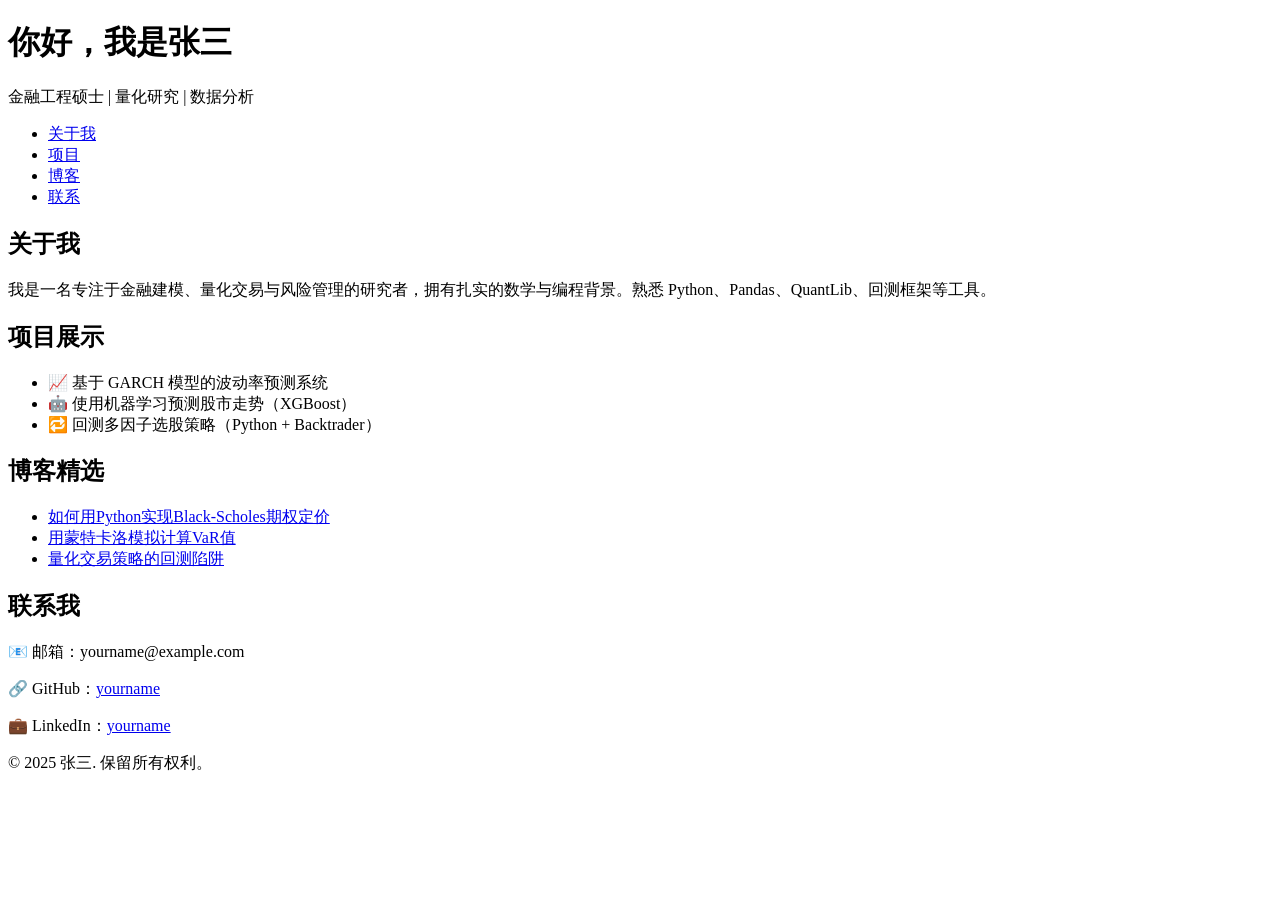
==== index.html @ 640b943b "Create index.html" ====
<!DOCTYPE html>
<html lang="zh-CN">
<head>
  <meta charset="UTF-8" />
  <meta name="viewport" content="width=device-width, initial-scale=1.0"/>
  <meta name="description" content="个人金融工程网站，展示项目、研究与博客"/>
  <title>我的金融工程主页</title>
  <link rel="stylesheet" href="style.css" />
</head>
<body>
  <header>
    <div class="container">
      <h1>你好，我是张三</h1>
      <p>金融工程硕士 | 量化研究 | 数据分析</p>
      <nav>
        <ul>
          <li><a href="#about">关于我</a></li>
          <li><a href="#projects">项目</a></li>
          <li><a href="#blog">博客</a></li>
          <li><a href="#contact">联系</a></li>
        </ul>
      </nav>
    </div>
  </header>

  <section id="about" class="section">
    <div class="container">
      <h2>关于我</h2>
      <p>我是一名专注于金融建模、量化交易与风险管理的研究者，拥有扎实的数学与编程背景。熟悉 Python、Pandas、QuantLib、回测框架等工具。</p>
    </div>
  </section>

  <section id="projects" class="section">
    <div class="container">
      <h2>项目展示</h2>
      <ul>
        <li>📈 基于 GARCH 模型的波动率预测系统</li>
        <li>🤖 使用机器学习预测股市走势（XGBoost）</li>
        <li>🔁 回测多因子选股策略（Python + Backtrader）</li>
      </ul>
    </div>
  </section>

  <section id="blog" class="section">
    <div class="container">
      <h2>博客精选</h2>
      <ul>
        <li><a href="#">如何用Python实现Black-Scholes期权定价</a></li>
        <li><a href="#">用蒙特卡洛模拟计算VaR值</a></li>
        <li><a href="#">量化交易策略的回测陷阱</a></li>
      </ul>
    </div>
  </section>

  <section id="contact" class="section">
    <div class="container">
      <h2>联系我</h2>
      <p>📧 邮箱：yourname@example.com</p>
      <p>🔗 GitHub：<a href="https://github.com/yourname" target="_blank">yourname</a></p>
      <p>💼 LinkedIn：<a href="https://linkedin.com/in/yourname" target="_blank">yourname</a></p>
    </div>
  </section>

  <footer>
    <div class="container">
      <p>&copy; 2025 张三. 保留所有权利。</p>
    </div>
  </footer>
</body>
</html>
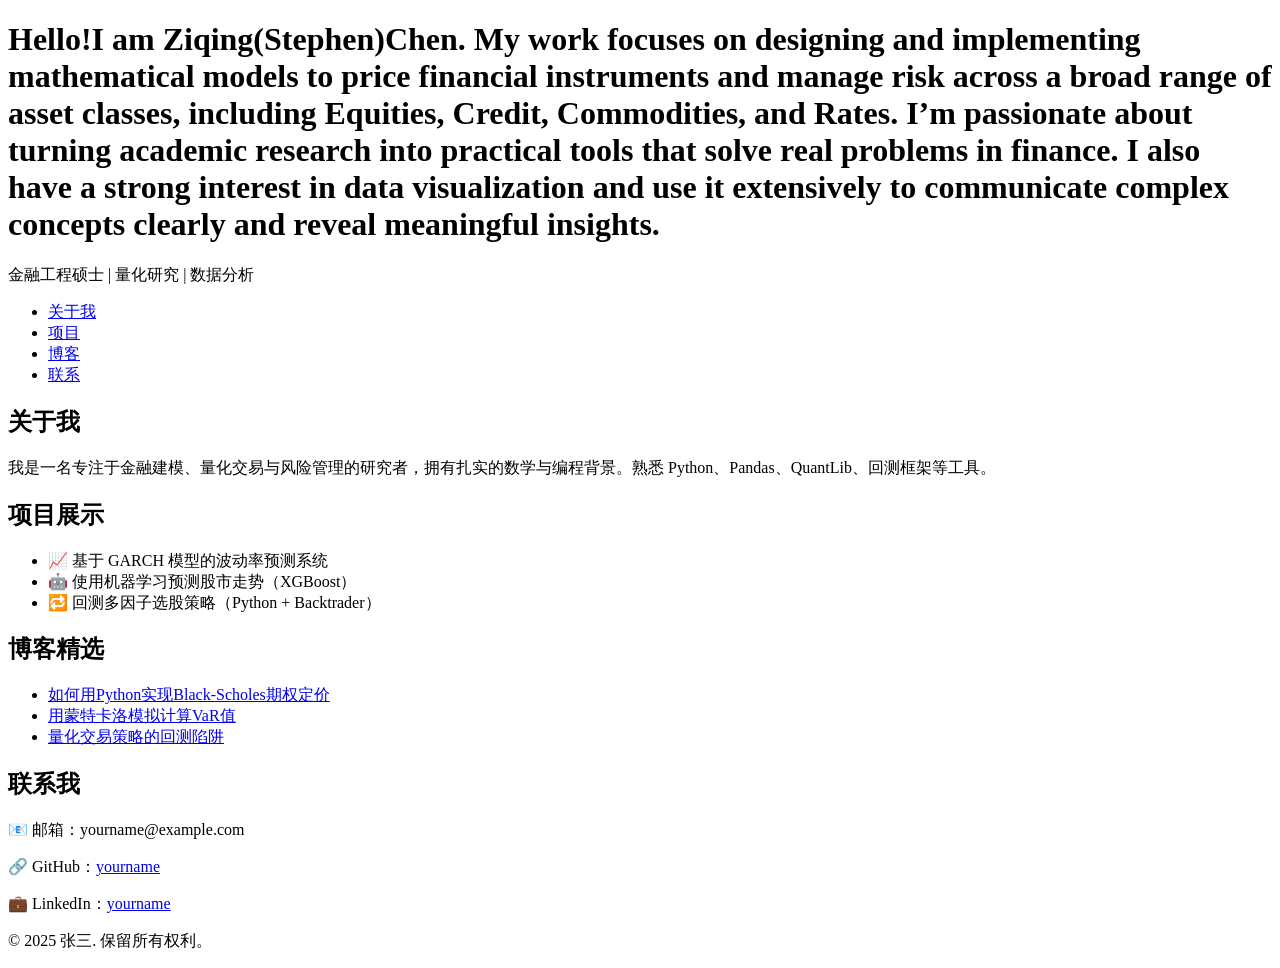
==== commit 70650ae8: "Update index.html" ====
--- a/index.html
+++ b/index.html
@@ -10,7 +10,9 @@
 <body>
   <header>
     <div class="container">
-      <h1>你好，我是张三</h1>
+      <h1>Hello!I am Ziqing(Stephen)Chen.
+        My work focuses on designing and implementing mathematical models to price financial instruments and manage risk across a broad range of asset classes, including Equities, Credit, Commodities, and Rates.
+        I’m passionate about turning academic research into practical tools that solve real problems in finance. I also have a strong interest in data visualization and use it extensively to communicate complex concepts clearly and reveal meaningful insights.</h1>
       <p>金融工程硕士 | 量化研究 | 数据分析</p>
       <nav>
         <ul>
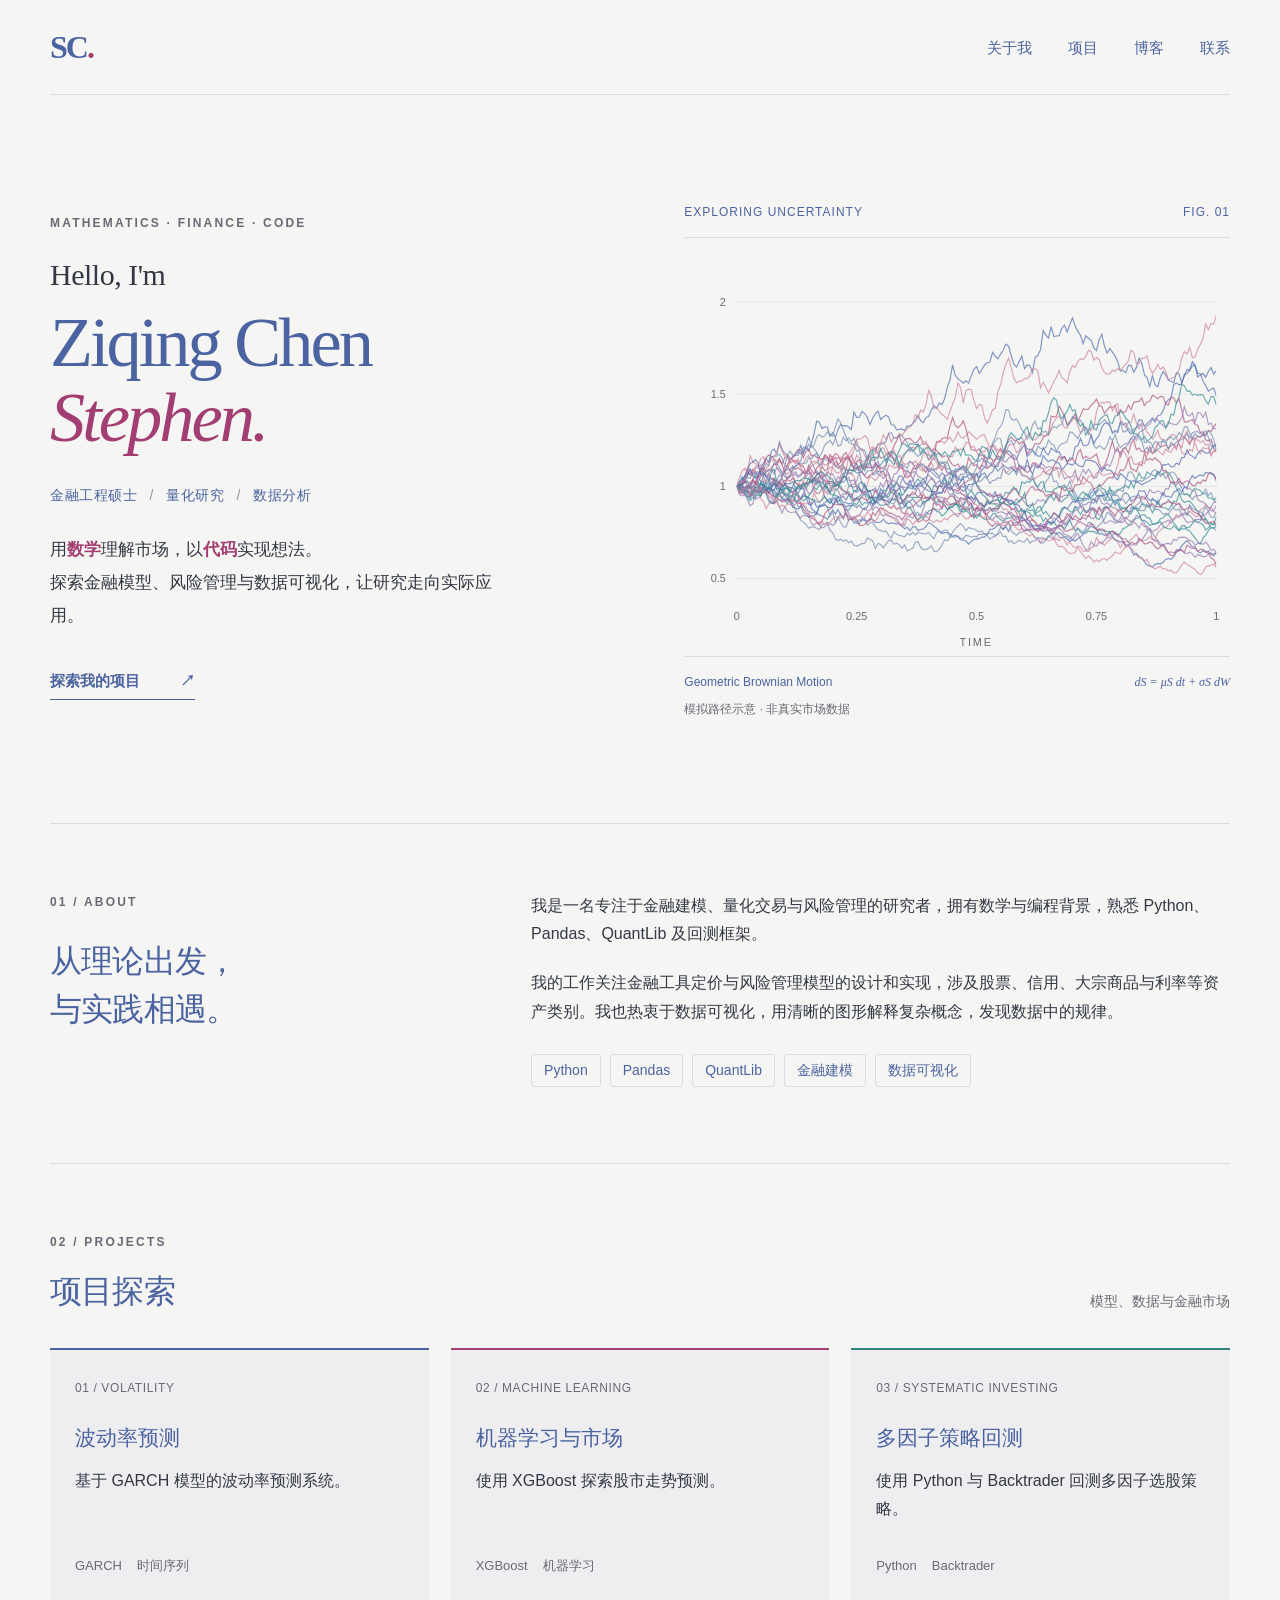
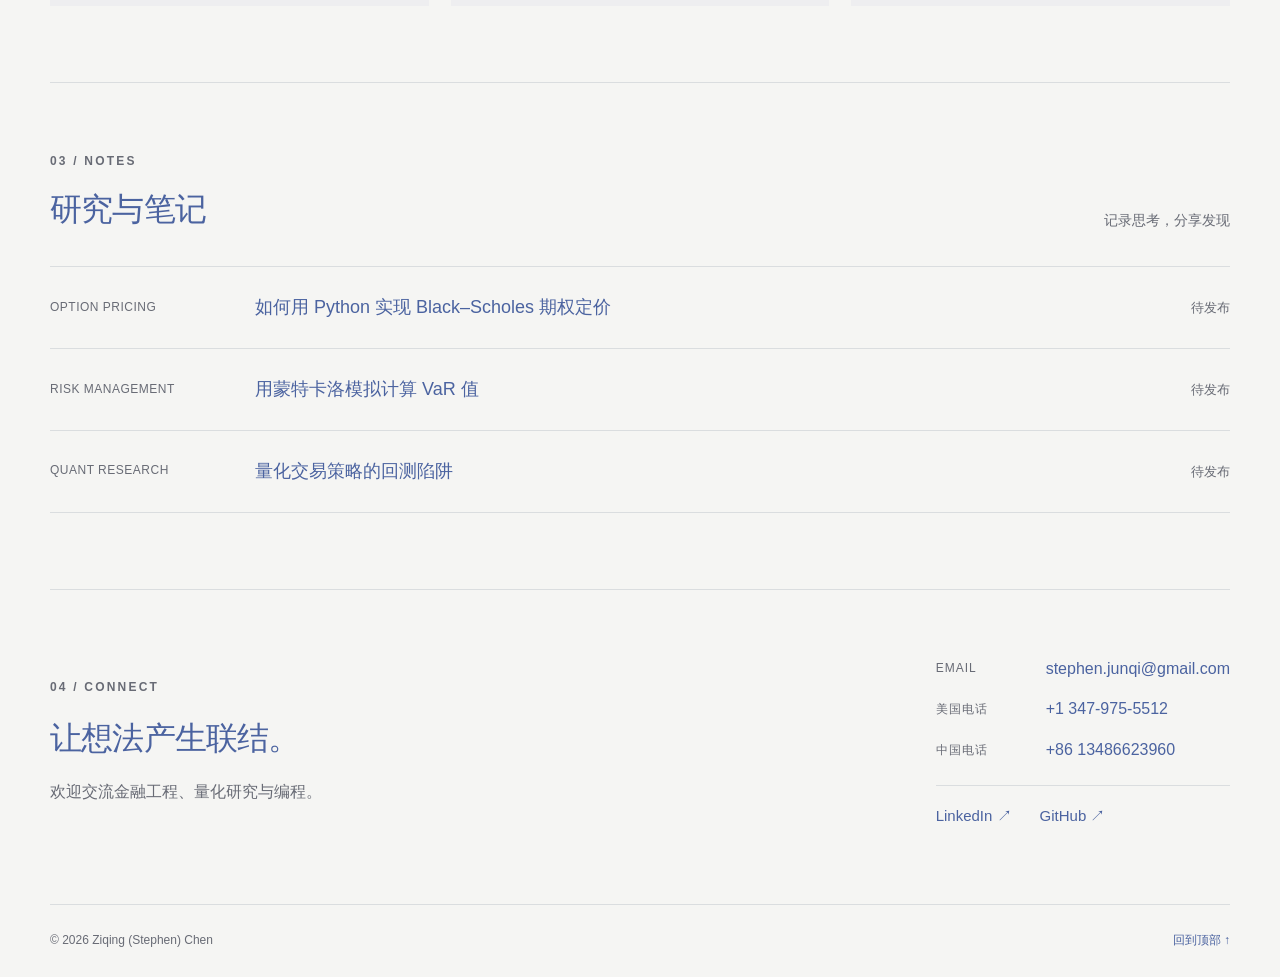
==== commit 686200f3: "Redesign personal website and add phone, email, and LinkedIn contacts" ====
--- a/index.html
+++ b/index.html
@@ -1,72 +1,13 @@
-<!DOCTYPE html>
-<html lang="zh-CN">
-<head>
-  <meta charset="UTF-8" />
-  <meta name="viewport" content="width=device-width, initial-scale=1.0"/>
-  <meta name="description" content="个人金融工程网站，展示项目、研究与博客"/>
-  <title>我的金融工程主页</title>
-  <link rel="stylesheet" href="style.css" />
-</head>
-<body>
-  <header>
-    <div class="container">
-      <h1>Hello!I am Ziqing(Stephen)Chen.
-        My work focuses on designing and implementing mathematical models to price financial instruments and manage risk across a broad range of asset classes, including Equities, Credit, Commodities, and Rates.
-        I’m passionate about turning academic research into practical tools that solve real problems in finance. I also have a strong interest in data visualization and use it extensively to communicate complex concepts clearly and reveal meaningful insights.</h1>
-      <p>金融工程硕士 | 量化研究 | 数据分析</p>
-      <nav>
-        <ul>
-          <li><a href="#about">关于我</a></li>
-          <li><a href="#projects">项目</a></li>
-          <li><a href="#blog">博客</a></li>
-          <li><a href="#contact">联系</a></li>
-        </ul>
-      </nav>
-    </div>
-  </header>
-
-  <section id="about" class="section">
-    <div class="container">
-      <h2>关于我</h2>
-      <p>我是一名专注于金融建模、量化交易与风险管理的研究者，拥有扎实的数学与编程背景。熟悉 Python、Pandas、QuantLib、回测框架等工具。</p>
-    </div>
-  </section>
-
-  <section id="projects" class="section">
-    <div class="container">
-      <h2>项目展示</h2>
-      <ul>
-        <li>📈 基于 GARCH 模型的波动率预测系统</li>
-        <li>🤖 使用机器学习预测股市走势（XGBoost）</li>
-        <li>🔁 回测多因子选股策略（Python + Backtrader）</li>
-      </ul>
-    </div>
-  </section>
-
-  <section id="blog" class="section">
-    <div class="container">
-      <h2>博客精选</h2>
-      <ul>
-        <li><a href="#">如何用Python实现Black-Scholes期权定价</a></li>
-        <li><a href="#">用蒙特卡洛模拟计算VaR值</a></li>
-        <li><a href="#">量化交易策略的回测陷阱</a></li>
-      </ul>
-    </div>
-  </section>
-
-  <section id="contact" class="section">
-    <div class="container">
-      <h2>联系我</h2>
-      <p>📧 邮箱：yourname@example.com</p>
-      <p>🔗 GitHub：<a href="https://github.com/yourname" target="_blank">yourname</a></p>
-      <p>💼 LinkedIn：<a href="https://linkedin.com/in/yourname" target="_blank">yourname</a></p>
-    </div>
-  </section>
-
-  <footer>
-    <div class="container">
-      <p>&copy; 2025 张三. 保留所有权利。</p>
-    </div>
-  </footer>
-</body>
-</html>
+<!doctype html>
+<html lang="zh-CN"><head><meta charset="utf-8"><meta name="viewport" content="width=device-width, initial-scale=1"><meta name="description" content="Ziqing (Stephen) Chen 的个人主页：金融工程、量化研究、金融建模与数据可视化。"><meta name="theme-color" content="#f5f5f3"><title>Ziqing (Stephen) Chen · 金融工程与量化研究</title><link rel="stylesheet" href="style.css"></head>
+<body id="top"><a class="skip-link" href="#main">跳转到正文</a>
+<header class="site-header wrap"><a class="brand" href="#top" aria-label="Stephen Chen 首页">SC<span>.</span></a><nav aria-label="主导航"><a href="#about">关于我</a><a href="#projects">项目</a><a href="#blog">博客</a><a href="#contact">联系</a></nav></header>
+<main id="main"><section class="hero wrap" aria-labelledby="intro-title"><div class="hero-copy"><p class="eyebrow">MATHEMATICS · FINANCE · CODE</p><h1 id="intro-title"><span class="greeting">Hello, I'm</span>Ziqing Chen<span class="preferred-name">Stephen.</span></h1><p class="role">金融工程硕士 <span>/</span> 量化研究 <span>/</span> 数据分析</p><p class="intro">用<span class="accent">数学</span>理解市场，以<span class="accent">代码</span>实现想法。<br>探索金融模型、风险管理与数据可视化，让研究走向实际应用。</p><a class="text-link" href="#projects">探索我的项目 <span aria-hidden="true">↗</span></a></div>
+<figure class="hero-figure"><div class="figure-heading"><span>EXPLORING UNCERTAINTY</span><span>FIG. 01</span></div><img src="assets/stochastic-paths.svg" width="600" height="460" alt="几何布朗运动模拟：同一起点出发的多条彩色路径，随时间呈现不同走势。"><figcaption><span>Geometric Brownian Motion</span><span class="formula">dS = μS dt + σS dW</span></figcaption><p class="figure-note">模拟路径示意 · 非真实市场数据</p></figure></section>
+<section id="about" class="section wrap about" aria-labelledby="about-title"><div><p class="eyebrow">01 / ABOUT</p><h2 id="about-title">从理论出发，<br>与实践相遇。</h2></div><div class="about-copy"><p>我是一名专注于金融建模、量化交易与风险管理的研究者，拥有数学与编程背景，熟悉 Python、Pandas、QuantLib 及回测框架。</p><p>我的工作关注金融工具定价与风险管理模型的设计和实现，涉及股票、信用、大宗商品与利率等资产类别。我也热衷于数据可视化，用清晰的图形解释复杂概念，发现数据中的规律。</p><div class="skills" aria-label="技术与研究方向"><span>Python</span><span>Pandas</span><span>QuantLib</span><span>金融建模</span><span>数据可视化</span></div></div></section>
+<section id="projects" class="section wrap" aria-labelledby="projects-title"><div class="section-heading"><div><p class="eyebrow">02 / PROJECTS</p><h2 id="projects-title">项目探索</h2></div><span class="section-note">模型、数据与金融市场</span></div><div class="project-grid">
+<article class="project"><span class="project-index">01 / VOLATILITY</span><h3>波动率预测</h3><p>基于 GARCH 模型的波动率预测系统。</p><div class="project-tags"><span>GARCH</span><span>时间序列</span></div></article>
+<article class="project"><span class="project-index">02 / MACHINE LEARNING</span><h3>机器学习与市场</h3><p>使用 XGBoost 探索股市走势预测。</p><div class="project-tags"><span>XGBoost</span><span>机器学习</span></div></article>
+<article class="project"><span class="project-index">03 / SYSTEMATIC INVESTING</span><h3>多因子策略回测</h3><p>使用 Python 与 Backtrader 回测多因子选股策略。</p><div class="project-tags"><span>Python</span><span>Backtrader</span></div></article></div></section>
+<section id="blog" class="section wrap" aria-labelledby="blog-title"><div class="section-heading"><div><p class="eyebrow">03 / NOTES</p><h2 id="blog-title">研究与笔记</h2></div><span class="section-note">记录思考，分享发现</span></div><ol class="notes"><li><span class="note-topic">OPTION PRICING</span><h3>如何用 Python 实现 Black–Scholes 期权定价</h3><span class="note-status">待发布</span></li><li><span class="note-topic">RISK MANAGEMENT</span><h3>用蒙特卡洛模拟计算 VaR 值</h3><span class="note-status">待发布</span></li><li><span class="note-topic">QUANT RESEARCH</span><h3>量化交易策略的回测陷阱</h3><span class="note-status">待发布</span></li></ol></section>
+<section id="contact" class="contact wrap" aria-labelledby="contact-title"><div><p class="eyebrow">04 / CONNECT</p><h2 id="contact-title">让想法产生联结。</h2><p>欢迎交流金融工程、量化研究与编程。</p></div><div class="contact-details"><dl><div><dt>EMAIL</dt><dd><a href="mailto:stephen.junqi@gmail.com">stephen.junqi@gmail.com</a></dd></div><div><dt>美国电话</dt><dd><a href="tel:+13479755512">+1 347-975-5512</a></dd></div><div><dt>中国电话</dt><dd><a href="tel:+8613486623960">+86 13486623960</a></dd></div></dl><div class="social-links"><a href="https://www.linkedin.com/in/stephen--chen" target="_blank" rel="noopener noreferrer">LinkedIn ↗</a><a href="https://github.com/Jise1chen" target="_blank" rel="noopener noreferrer">GitHub ↗</a></div></div></section></main><footer class="site-footer wrap"><span>© 2026 Ziqing (Stephen) Chen</span><a href="#top">回到顶部 ↑</a></footer></body></html>
--- a/style.css
+++ b/style.css
@@ -0,0 +1,6 @@
+:root{color-scheme:light;--bg:#f5f5f3;--ink:#333844;--blue:#4b63a0;--pink:#a23e71;--muted:#686b75;--line:#dadddf;--panel:#eeeef0}*{box-sizing:border-box}html{scroll-behavior:smooth;scroll-padding-top:30px}body{margin:0;background:var(--bg);color:var(--ink);font-family:-apple-system,BlinkMacSystemFont,"Segoe UI","PingFang SC","Microsoft YaHei",sans-serif;font-size:16px;line-height:1.8}a{color:var(--blue);text-decoration:none}a:hover{text-decoration:underline;text-underline-offset:6px}a:focus-visible{outline:2px solid var(--pink);outline-offset:6px}::selection{background:#e3cede}.wrap{width:min(1180px,calc(100% - 96px));margin-inline:auto}.skip-link{position:absolute;top:-100px;left:20px;padding:10px 20px;background:white;z-index:10}.skip-link:focus{top:10px}.site-header{display:flex;align-items:center;justify-content:space-between;padding-block:28px;border-bottom:1px solid var(--line)}.brand{font-family:Georgia,serif;font-weight:700;font-size:32px;line-height:1.2;letter-spacing:-2px}.brand span{color:var(--pink)}nav{display:flex;gap:36px}nav a{font-size:15px}.hero{display:grid;grid-template-columns:1.08fr 1fr;align-items:center;gap:45px;padding-block:85px 90px;min-height:680px}.eyebrow{font-size:12px;font-weight:600;letter-spacing:2.2px;color:var(--muted);margin:0 0 24px}.hero h1{font-family:Georgia,"Times New Roman",serif;font-size:clamp(50px,5.5vw,78px);font-weight:400;line-height:1.07;letter-spacing:-3px;color:var(--blue);margin:0 0 28px}.greeting{display:block;color:var(--ink);font-size:30px;letter-spacing:-.5px;margin-bottom:14px}.preferred-name{display:block;font-style:italic;color:var(--pink)}.role{font-size:14px;letter-spacing:.5px;color:var(--blue);margin-block:0 24px}.role span{padding-inline:8px;color:#9296a0}.intro{font-size:17px;line-height:1.95;max-width:470px}.accent{color:var(--pink);font-weight:600}.text-link{display:inline-flex;gap:40px;font-size:15px;font-weight:600;margin-top:18px;border-bottom:1px solid var(--blue);padding-bottom:5px}.hero-figure{margin:22px 0 0;min-width:0}.figure-heading{display:flex;justify-content:space-between;font-size:12px;letter-spacing:1px;color:var(--blue);border-bottom:1px solid var(--line);padding-bottom:13px}.hero-figure img{display:block;width:100%;height:auto}.hero-figure figcaption{display:flex;gap:12px;justify-content:space-between;font-size:12px;color:var(--blue);border-top:1px solid var(--line);padding-top:15px}.formula{font-family:Georgia,serif;font-style:italic}.figure-note{font-size:12px;color:var(--muted);margin-top:5px}.section{border-top:1px solid var(--line);padding-block:68px 76px}h2{font-size:32px;line-height:1.5;font-weight:500;letter-spacing:-.8px;margin:0;color:var(--blue)}.about{display:grid;grid-template-columns:1fr 1.7fr;gap:70px}.about-copy p:first-child{margin-top:0}.about-copy p{margin-bottom:20px}.skills{display:flex;flex-wrap:wrap;gap:9px;margin-top:27px}.skills span{border:1px solid var(--line);border-radius:3px;padding:3px 12px;font-size:14px;color:var(--blue)}.section-heading{display:flex;justify-content:space-between;align-items:end;margin-bottom:33px}.section-heading .eyebrow{margin-bottom:13px}.section-note{font-size:14px;color:var(--muted)}.project-grid{display:grid;grid-template-columns:repeat(3,1fr);gap:22px}.project{border-top:2px solid var(--blue);background:var(--panel);padding:28px 25px;display:flex;flex-direction:column}.project:nth-child(2){border-color:var(--pink)}.project:nth-child(3){border-color:#36827e}.project-index{font-size:12px;letter-spacing:.6px;color:var(--muted)}h3{font-size:21px;font-weight:500;line-height:1.6;color:var(--blue);margin:22px 0 12px}.project p{font-size:16px;margin:0 0 30px}.project-tags{display:flex;gap:15px;margin-top:auto;color:var(--muted);font-size:13px}.notes{list-style:none;margin:0;padding:0}.notes li{display:grid;grid-template-columns:180px 1fr auto;gap:25px;align-items:center;padding:26px 0;border-top:1px solid var(--line)}.notes li:last-child{border-bottom:1px solid var(--line)}.note-topic{font-size:12px;letter-spacing:.5px;color:var(--muted)}.notes h3{margin:0;font-size:18px}.note-status{font-size:13px;color:var(--muted);white-space:nowrap}.contact{display:flex;justify-content:space-between;align-items:center;border-top:1px solid var(--line);padding-block:65px 75px}.contact .eyebrow{margin-bottom:15px}.contact p:last-child{color:var(--muted);margin-bottom:0}.contact-link{display:flex;align-items:center;gap:38px;border:1px solid var(--blue);padding:13px 22px;font-size:15px}.contact-link:hover{background:#e5e9f1;text-decoration:none}.site-footer{display:flex;justify-content:space-between;gap:15px;padding-block:25px;border-top:1px solid var(--line);font-size:12px;color:var(--muted)}
+@media(min-width:1450px){.hero{min-height:740px}}@media(max-width:950px){.wrap{width:calc(100% - 56px)}.hero{gap:25px;padding-block:65px;min-height:0}.hero h1{font-size:57px}.role{font-size:14px}.role span{padding-inline:3px}.intro{font-size:16px}.about{gap:35px;grid-template-columns:1fr 1.5fr}.project{padding:23px 18px}.notes li{grid-template-columns:140px 1fr auto;gap:15px}}
+@media(max-width:680px){.wrap{width:calc(100% - 40px)}.site-header{padding-block:22px}nav{gap:20px}nav a{font-size:14px}.brand{font-size:28px}.hero{grid-template-columns:1fr;padding-block:48px 35px;gap:30px}.hero h1{font-size:clamp(48px,12vw,60px)}.eyebrow{font-size:12px;letter-spacing:1.3px}.role{font-size:14px}.hero-figure{width:100%;max-width:470px;margin:0 auto}.hero-figure img{max-height:340px}.about{grid-template-columns:1fr;gap:25px}.section{padding-block:40px 48px}h2{font-size:28px}.about h2 br{display:none}.section-heading{display:block}.section-note{display:block;margin-top:10px}.project-grid{grid-template-columns:1fr;gap:18px}.project{padding:24px}.project h3{margin-top:12px}.project p{margin-bottom:20px}.notes li{grid-template-columns:1fr auto;gap:8px}.note-topic{grid-column:1/-1}.notes h3{font-size:17px}.contact{display:block;padding-block:40px 48px}.contact-link{display:inline-flex;margin-top:26px}.site-footer{font-size:12px}.hero-figure figcaption{flex-wrap:wrap}}
+@media(prefers-reduced-motion:reduce){html{scroll-behavior:auto}}
+
+.contact{gap:36px}.contact-details{min-width:0}.contact-details dl{margin:0}.contact-details dl>div{display:grid;grid-template-columns:90px 1fr;gap:20px;margin-bottom:12px}.contact-details dt{font-size:12px;color:var(--muted);letter-spacing:1px;align-self:center}.contact-details dd{margin:0;font-size:16px;overflow-wrap:anywhere}.social-links{display:flex;gap:28px;border-top:1px solid var(--line);padding-top:16px;margin-top:20px;font-size:15px}@media(max-width:680px){.contact-details{margin-top:28px}.contact-details dl>div{grid-template-columns:70px 1fr;gap:12px}}
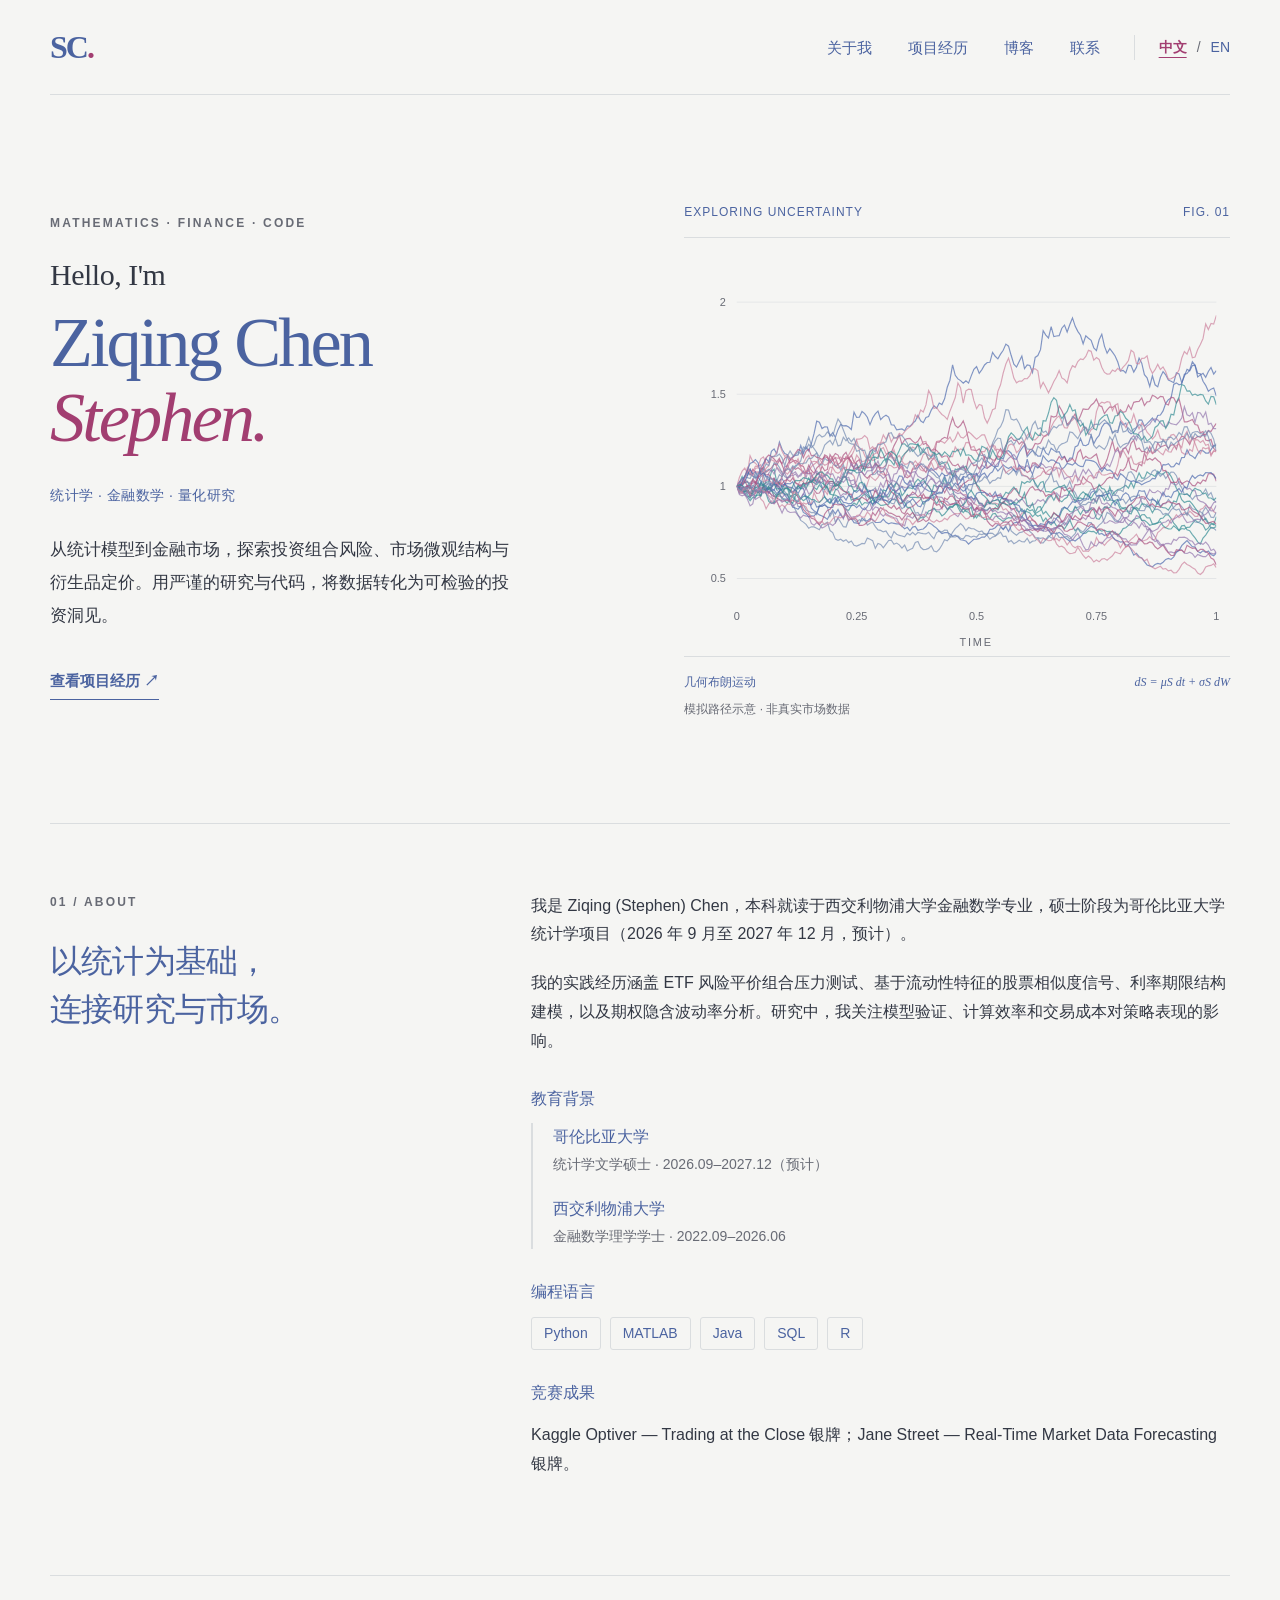
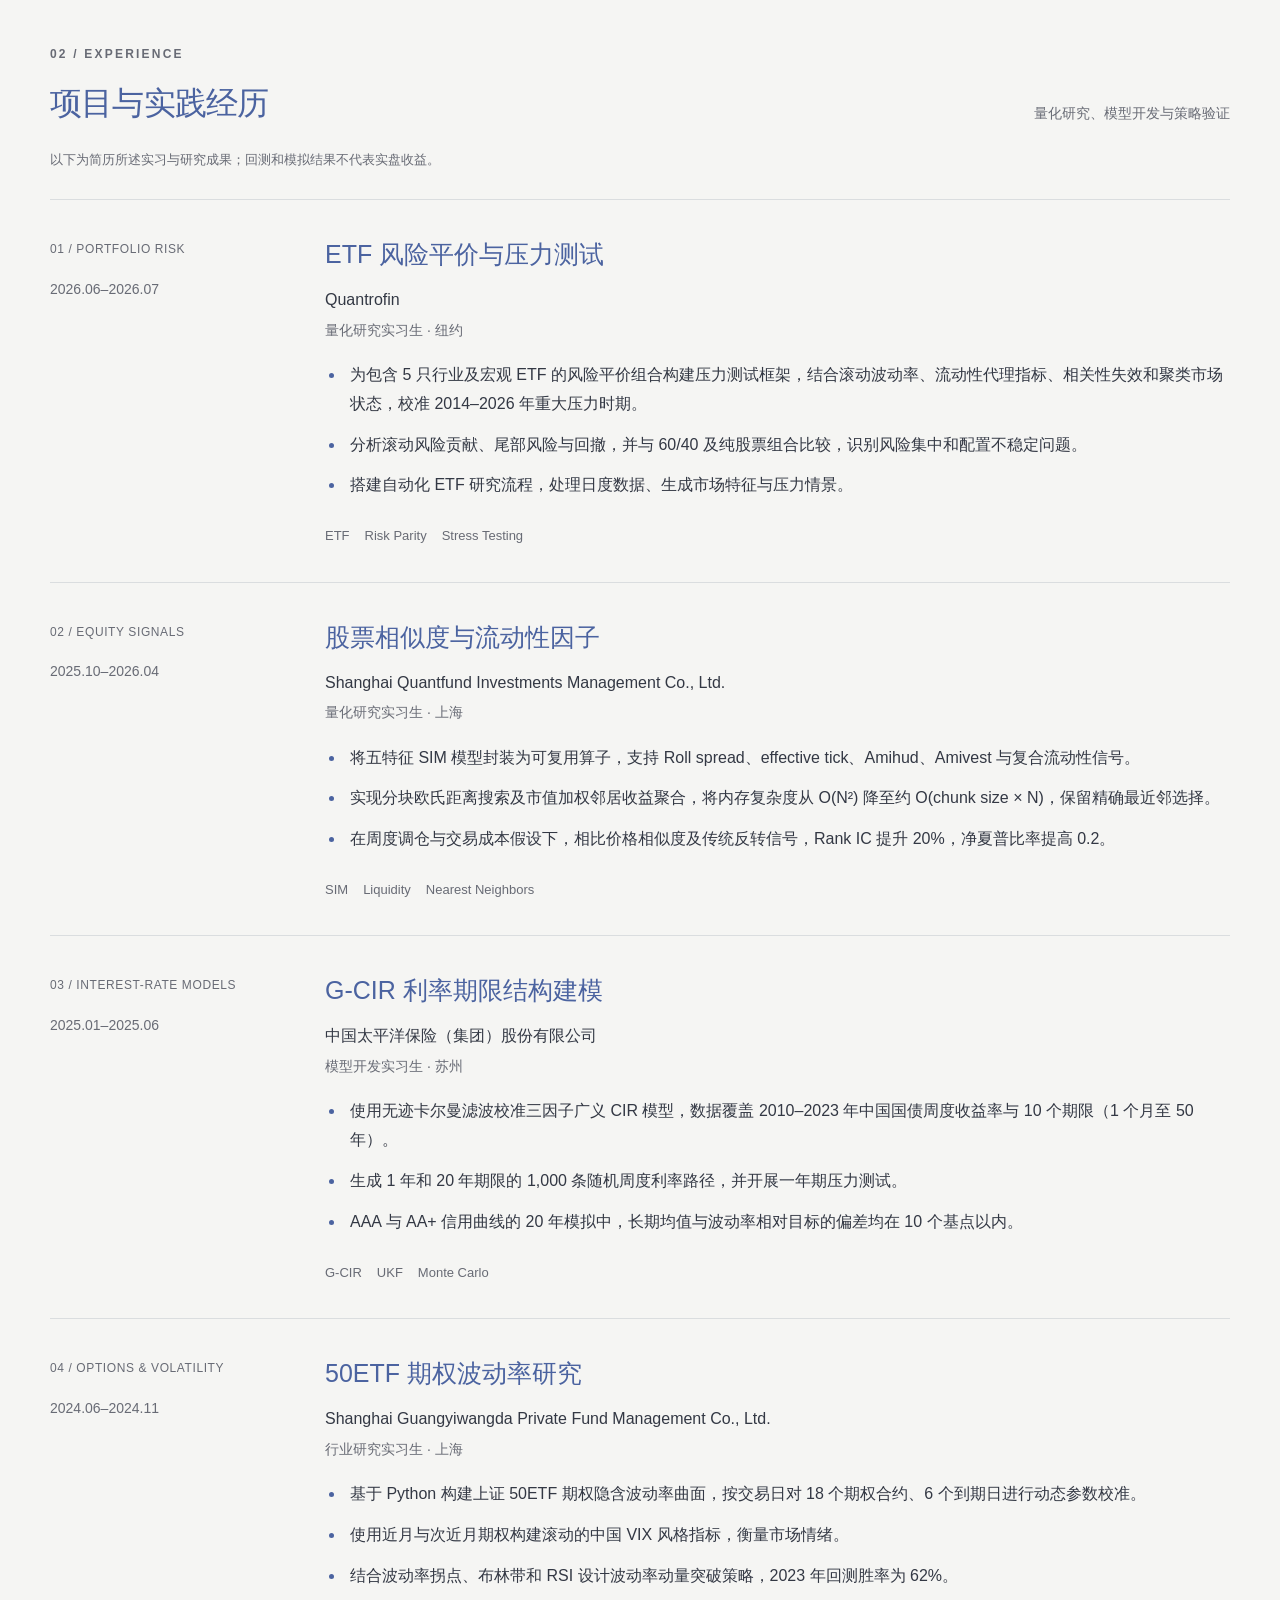
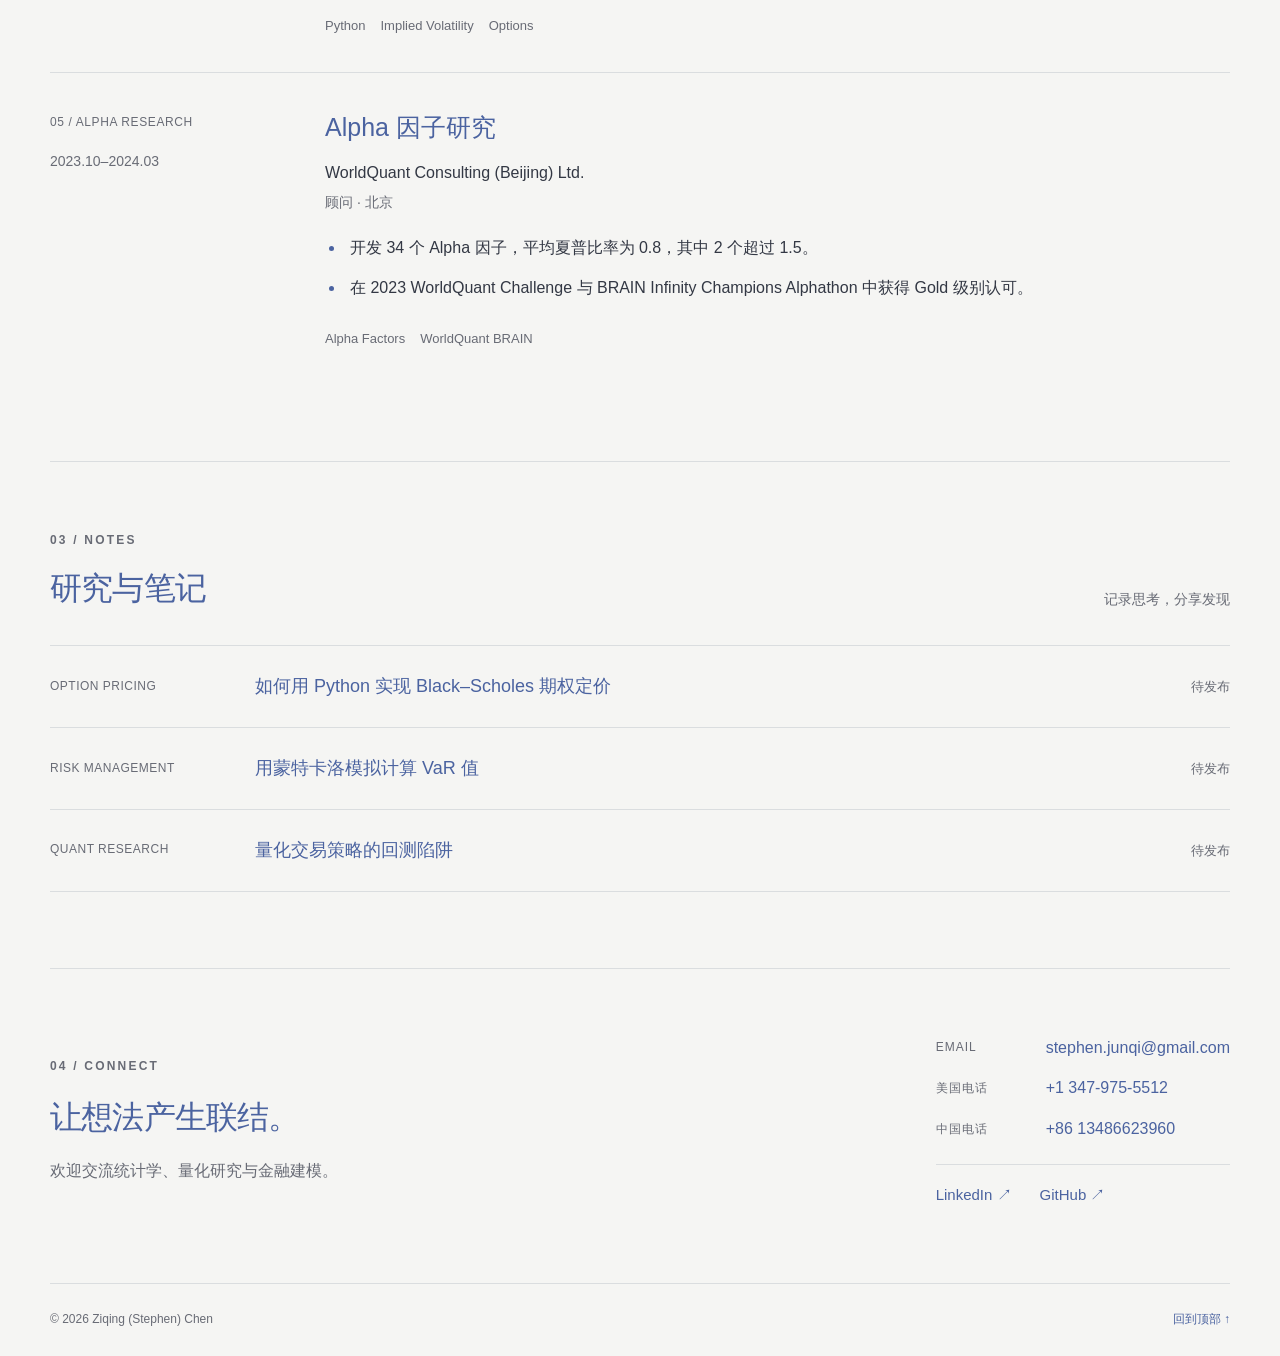
==== commit 95be0002: "Update profile and experience from resume and add complete Chinese and English pages" ====
--- a/index.html
+++ b/index.html
@@ -1,13 +1,10 @@
 <!doctype html>
-<html lang="zh-CN"><head><meta charset="utf-8"><meta name="viewport" content="width=device-width, initial-scale=1"><meta name="description" content="Ziqing (Stephen) Chen 的个人主页：金融工程、量化研究、金融建模与数据可视化。"><meta name="theme-color" content="#f5f5f3"><title>Ziqing (Stephen) Chen · 金融工程与量化研究</title><link rel="stylesheet" href="style.css"></head>
+<html lang="zh-CN">
+<head><meta charset="utf-8"><meta name="viewport" content="width=device-width, initial-scale=1"><meta name="description" content="Ziqing (Stephen) Chen：哥伦比亚大学统计学硕士项目、西交利物浦大学金融数学学士；量化研究、投资组合风险与衍生品建模。"><meta name="theme-color" content="#f5f5f3"><title>Ziqing (Stephen) Chen · 统计学与量化研究</title><link rel="stylesheet" href="style.css"><link rel="canonical" href="https://jise1chen.github.io/"><link rel="alternate" hreflang="zh-CN" href="https://jise1chen.github.io/"><link rel="alternate" hreflang="en" href="https://jise1chen.github.io/en/"><link rel="alternate" hreflang="x-default" href="https://jise1chen.github.io/"></head>
 <body id="top"><a class="skip-link" href="#main">跳转到正文</a>
-<header class="site-header wrap"><a class="brand" href="#top" aria-label="Stephen Chen 首页">SC<span>.</span></a><nav aria-label="主导航"><a href="#about">关于我</a><a href="#projects">项目</a><a href="#blog">博客</a><a href="#contact">联系</a></nav></header>
-<main id="main"><section class="hero wrap" aria-labelledby="intro-title"><div class="hero-copy"><p class="eyebrow">MATHEMATICS · FINANCE · CODE</p><h1 id="intro-title"><span class="greeting">Hello, I'm</span>Ziqing Chen<span class="preferred-name">Stephen.</span></h1><p class="role">金融工程硕士 <span>/</span> 量化研究 <span>/</span> 数据分析</p><p class="intro">用<span class="accent">数学</span>理解市场，以<span class="accent">代码</span>实现想法。<br>探索金融模型、风险管理与数据可视化，让研究走向实际应用。</p><a class="text-link" href="#projects">探索我的项目 <span aria-hidden="true">↗</span></a></div>
-<figure class="hero-figure"><div class="figure-heading"><span>EXPLORING UNCERTAINTY</span><span>FIG. 01</span></div><img src="assets/stochastic-paths.svg" width="600" height="460" alt="几何布朗运动模拟：同一起点出发的多条彩色路径，随时间呈现不同走势。"><figcaption><span>Geometric Brownian Motion</span><span class="formula">dS = μS dt + σS dW</span></figcaption><p class="figure-note">模拟路径示意 · 非真实市场数据</p></figure></section>
-<section id="about" class="section wrap about" aria-labelledby="about-title"><div><p class="eyebrow">01 / ABOUT</p><h2 id="about-title">从理论出发，<br>与实践相遇。</h2></div><div class="about-copy"><p>我是一名专注于金融建模、量化交易与风险管理的研究者，拥有数学与编程背景，熟悉 Python、Pandas、QuantLib 及回测框架。</p><p>我的工作关注金融工具定价与风险管理模型的设计和实现，涉及股票、信用、大宗商品与利率等资产类别。我也热衷于数据可视化，用清晰的图形解释复杂概念，发现数据中的规律。</p><div class="skills" aria-label="技术与研究方向"><span>Python</span><span>Pandas</span><span>QuantLib</span><span>金融建模</span><span>数据可视化</span></div></div></section>
-<section id="projects" class="section wrap" aria-labelledby="projects-title"><div class="section-heading"><div><p class="eyebrow">02 / PROJECTS</p><h2 id="projects-title">项目探索</h2></div><span class="section-note">模型、数据与金融市场</span></div><div class="project-grid">
-<article class="project"><span class="project-index">01 / VOLATILITY</span><h3>波动率预测</h3><p>基于 GARCH 模型的波动率预测系统。</p><div class="project-tags"><span>GARCH</span><span>时间序列</span></div></article>
-<article class="project"><span class="project-index">02 / MACHINE LEARNING</span><h3>机器学习与市场</h3><p>使用 XGBoost 探索股市走势预测。</p><div class="project-tags"><span>XGBoost</span><span>机器学习</span></div></article>
-<article class="project"><span class="project-index">03 / SYSTEMATIC INVESTING</span><h3>多因子策略回测</h3><p>使用 Python 与 Backtrader 回测多因子选股策略。</p><div class="project-tags"><span>Python</span><span>Backtrader</span></div></article></div></section>
+<header class="site-header wrap"><a class="brand" href="#top" aria-label="Stephen Chen">SC<span>.</span></a><div class="header-controls"><nav aria-label="主导航"><a href="#about">关于我</a><a href="#projects">项目经历</a><a href="#blog">博客</a><a href="#contact">联系</a></nav><div class="language-switch" aria-label="Language"><a href="./" lang="zh-CN" hreflang="zh-CN" aria-current="page">中文</a><span aria-hidden="true">/</span><a href="en/" lang="en" hreflang="en" >EN</a></div></div></header>
+<main id="main"><section class="hero wrap" aria-labelledby="intro-title"><div class="hero-copy"><p class="eyebrow">MATHEMATICS · FINANCE · CODE</p><h1 id="intro-title"><span class="greeting">Hello, I'm</span>Ziqing Chen<span class="preferred-name">Stephen.</span></h1><p class="role">统计学 · 金融数学 · 量化研究</p><p class="intro">从统计模型到金融市场，探索投资组合风险、市场微观结构与衍生品定价。用严谨的研究与代码，将数据转化为可检验的投资洞见。</p><a class="text-link" href="#projects">查看项目经历 ↗</a></div><figure class="hero-figure"><div class="figure-heading"><span>EXPLORING UNCERTAINTY</span><span>FIG. 01</span></div><img src="assets/stochastic-paths.svg" width="600" height="460" alt="几何布朗运动模拟：同一起点出发的多条彩色路径随时间呈现不同走势。"><figcaption><span>几何布朗运动</span><span class="formula">dS = μS dt + σS dW</span></figcaption><p class="figure-note">模拟路径示意 · 非真实市场数据</p></figure></section>
+<section id="about" class="section wrap about" aria-labelledby="about-title"><div><p class="eyebrow">01 / ABOUT</p><h2 id="about-title">以统计为基础，<br>连接研究与市场。</h2></div><div class="about-copy"><p>我是 Ziqing (Stephen) Chen，本科就读于西交利物浦大学金融数学专业，硕士阶段为哥伦比亚大学统计学项目（2026 年 9 月至 2027 年 12 月，预计）。</p><p>我的实践经历涵盖 ETF 风险平价组合压力测试、基于流动性特征的股票相似度信号、利率期限结构建模，以及期权隐含波动率分析。研究中，我关注模型验证、计算效率和交易成本对策略表现的影响。</p><h3 class="detail-heading">教育背景</h3><div class="education"><div><strong>哥伦比亚大学</strong><span>统计学文学硕士 · 2026.09–2027.12（预计）</span></div><div><strong>西交利物浦大学</strong><span>金融数学理学学士 · 2022.09–2026.06</span></div></div><h3 class="detail-heading">编程语言</h3><div class="skills"><span>Python</span><span>MATLAB</span><span>Java</span><span>SQL</span><span>R</span></div><h3 class="detail-heading">竞赛成果</h3><p>Kaggle Optiver — Trading at the Close 银牌；Jane Street — Real-Time Market Data Forecasting 银牌。</p></div></section>
+<section id="projects" class="section wrap" aria-labelledby="projects-title"><div class="section-heading"><div><p class="eyebrow">02 / EXPERIENCE</p><h2 id="projects-title">项目与实践经历</h2></div><span class="section-note">量化研究、模型开发与策略验证</span></div><p class="results-note">以下为简历所述实习与研究成果；回测和模拟结果不代表实盘收益。</p><div class="experience-list"><article class="experience"><div class="experience-meta"><span class="project-index">01 / PORTFOLIO RISK</span><p>2026.06–2026.07</p></div><div><h3>ETF 风险平价与压力测试</h3><p class="organization">Quantrofin</p><p class="experience-role">量化研究实习生 · 纽约</p><ul><li>为包含 5 只行业及宏观 ETF 的风险平价组合构建压力测试框架，结合滚动波动率、流动性代理指标、相关性失效和聚类市场状态，校准 2014–2026 年重大压力时期。</li><li>分析滚动风险贡献、尾部风险与回撤，并与 60/40 及纯股票组合比较，识别风险集中和配置不稳定问题。</li><li>搭建自动化 ETF 研究流程，处理日度数据、生成市场特征与压力情景。</li></ul><div class="project-tags"><span>ETF</span><span>Risk Parity</span><span>Stress Testing</span></div></div></article><article class="experience"><div class="experience-meta"><span class="project-index">02 / EQUITY SIGNALS</span><p>2025.10–2026.04</p></div><div><h3>股票相似度与流动性因子</h3><p class="organization">Shanghai Quantfund Investments Management Co., Ltd.</p><p class="experience-role">量化研究实习生 · 上海</p><ul><li>将五特征 SIM 模型封装为可复用算子，支持 Roll spread、effective tick、Amihud、Amivest 与复合流动性信号。</li><li>实现分块欧氏距离搜索及市值加权邻居收益聚合，将内存复杂度从 O(N²) 降至约 O(chunk size × N)，保留精确最近邻选择。</li><li>在周度调仓与交易成本假设下，相比价格相似度及传统反转信号，Rank IC 提升 20%，净夏普比率提高 0.2。</li></ul><div class="project-tags"><span>SIM</span><span>Liquidity</span><span>Nearest Neighbors</span></div></div></article><article class="experience"><div class="experience-meta"><span class="project-index">03 / INTEREST-RATE MODELS</span><p>2025.01–2025.06</p></div><div><h3>G-CIR 利率期限结构建模</h3><p class="organization">中国太平洋保险（集团）股份有限公司</p><p class="experience-role">模型开发实习生 · 苏州</p><ul><li>使用无迹卡尔曼滤波校准三因子广义 CIR 模型，数据覆盖 2010–2023 年中国国债周度收益率与 10 个期限（1 个月至 50 年）。</li><li>生成 1 年和 20 年期限的 1,000 条随机周度利率路径，并开展一年期压力测试。</li><li>AAA 与 AA+ 信用曲线的 20 年模拟中，长期均值与波动率相对目标的偏差均在 10 个基点以内。</li></ul><div class="project-tags"><span>G-CIR</span><span>UKF</span><span>Monte Carlo</span></div></div></article><article class="experience"><div class="experience-meta"><span class="project-index">04 / OPTIONS & VOLATILITY</span><p>2024.06–2024.11</p></div><div><h3>50ETF 期权波动率研究</h3><p class="organization">Shanghai Guangyiwangda Private Fund Management Co., Ltd.</p><p class="experience-role">行业研究实习生 · 上海</p><ul><li>基于 Python 构建上证 50ETF 期权隐含波动率曲面，按交易日对 18 个期权合约、6 个到期日进行动态参数校准。</li><li>使用近月与次近月期权构建滚动的中国 VIX 风格指标，衡量市场情绪。</li><li>结合波动率拐点、布林带和 RSI 设计波动率动量突破策略，2023 年回测胜率为 62%。</li></ul><div class="project-tags"><span>Python</span><span>Implied Volatility</span><span>Options</span></div></div></article><article class="experience"><div class="experience-meta"><span class="project-index">05 / ALPHA RESEARCH</span><p>2023.10–2024.03</p></div><div><h3>Alpha 因子研究</h3><p class="organization">WorldQuant Consulting (Beijing) Ltd.</p><p class="experience-role">顾问 · 北京</p><ul><li>开发 34 个 Alpha 因子，平均夏普比率为 0.8，其中 2 个超过 1.5。</li><li>在 2023 WorldQuant Challenge 与 BRAIN Infinity Champions Alphathon 中获得 Gold 级别认可。</li></ul><div class="project-tags"><span>Alpha Factors</span><span>WorldQuant BRAIN</span></div></div></article></div></section>
 <section id="blog" class="section wrap" aria-labelledby="blog-title"><div class="section-heading"><div><p class="eyebrow">03 / NOTES</p><h2 id="blog-title">研究与笔记</h2></div><span class="section-note">记录思考，分享发现</span></div><ol class="notes"><li><span class="note-topic">OPTION PRICING</span><h3>如何用 Python 实现 Black–Scholes 期权定价</h3><span class="note-status">待发布</span></li><li><span class="note-topic">RISK MANAGEMENT</span><h3>用蒙特卡洛模拟计算 VaR 值</h3><span class="note-status">待发布</span></li><li><span class="note-topic">QUANT RESEARCH</span><h3>量化交易策略的回测陷阱</h3><span class="note-status">待发布</span></li></ol></section>
-<section id="contact" class="contact wrap" aria-labelledby="contact-title"><div><p class="eyebrow">04 / CONNECT</p><h2 id="contact-title">让想法产生联结。</h2><p>欢迎交流金融工程、量化研究与编程。</p></div><div class="contact-details"><dl><div><dt>EMAIL</dt><dd><a href="mailto:stephen.junqi@gmail.com">stephen.junqi@gmail.com</a></dd></div><div><dt>美国电话</dt><dd><a href="tel:+13479755512">+1 347-975-5512</a></dd></div><div><dt>中国电话</dt><dd><a href="tel:+8613486623960">+86 13486623960</a></dd></div></dl><div class="social-links"><a href="https://www.linkedin.com/in/stephen--chen" target="_blank" rel="noopener noreferrer">LinkedIn ↗</a><a href="https://github.com/Jise1chen" target="_blank" rel="noopener noreferrer">GitHub ↗</a></div></div></section></main><footer class="site-footer wrap"><span>© 2026 Ziqing (Stephen) Chen</span><a href="#top">回到顶部 ↑</a></footer></body></html>
+<section id="contact" class="contact wrap" aria-labelledby="contact-title"><div><p class="eyebrow">04 / CONNECT</p><h2 id="contact-title">让想法产生联结。</h2><p>欢迎交流统计学、量化研究与金融建模。</p></div><div class="contact-details"><dl><div><dt>EMAIL</dt><dd><a href="mailto:stephen.junqi@gmail.com">stephen.junqi@gmail.com</a></dd></div><div><dt>美国电话</dt><dd><a href="tel:+13479755512">+1 347-975-5512</a></dd></div><div><dt>中国电话</dt><dd><a href="tel:+8613486623960">+86 13486623960</a></dd></div></dl><div class="social-links"><a href="https://www.linkedin.com/in/stephen--chen" target="_blank" rel="noopener noreferrer">LinkedIn ↗</a><a href="https://github.com/Jise1chen" target="_blank" rel="noopener noreferrer">GitHub ↗</a></div></div></section></main><footer class="site-footer wrap"><span>© 2026 Ziqing (Stephen) Chen</span><a href="#top">回到顶部 ↑</a></footer></body></html>
--- a/style.css
+++ b/style.css
@@ -4,3 +4,6 @@
 @media(prefers-reduced-motion:reduce){html{scroll-behavior:auto}}
 
 .contact{gap:36px}.contact-details{min-width:0}.contact-details dl{margin:0}.contact-details dl>div{display:grid;grid-template-columns:90px 1fr;gap:20px;margin-bottom:12px}.contact-details dt{font-size:12px;color:var(--muted);letter-spacing:1px;align-self:center}.contact-details dd{margin:0;font-size:16px;overflow-wrap:anywhere}.social-links{display:flex;gap:28px;border-top:1px solid var(--line);padding-top:16px;margin-top:20px;font-size:15px}@media(max-width:680px){.contact-details{margin-top:28px}.contact-details dl>div{grid-template-columns:70px 1fr;gap:12px}}
+.header-controls{display:flex;align-items:center;gap:34px}.language-switch{display:flex;gap:10px;align-items:center;white-space:nowrap;font-size:14px;border-left:1px solid var(--line);padding-left:24px}.language-switch [aria-current="page"]{color:var(--pink);font-weight:700;text-decoration:underline;text-underline-offset:5px}.language-switch span{color:var(--muted)}.education{display:grid;gap:18px;border-left:2px solid var(--line);padding-left:20px}.education strong,.education span{display:block}.education strong{font-size:16px;font-weight:500;color:var(--blue)}.education span{font-size:14px;color:var(--muted)}.detail-heading{font-size:16px;margin-top:30px}.about-copy .skills{margin-top:10px}.results-note{font-size:13px;color:var(--muted);margin:-12px 0 28px}.experience{display:grid;grid-template-columns:235px minmax(0,1fr);gap:40px;padding:34px 0;border-top:1px solid var(--line)}.experience h3{margin:0 0 12px;font-size:25px}.experience-meta p{color:var(--muted);font-size:14px;margin-top:14px}.organization{font-weight:500;color:var(--ink);margin:0;overflow-wrap:anywhere}.experience-role{font-size:14px;color:var(--muted);margin:3px 0 18px}.experience ul{padding-left:20px;margin:0 0 24px}.experience li{padding-left:5px;margin-bottom:12px}.experience li::marker{color:var(--blue)}.experience .project-tags{flex-wrap:wrap}.section-heading{gap:24px}.contact>div:first-child{max-width:530px}.contact-details{flex-shrink:0}html[lang="en"] .intro{line-height:1.8}
+@media(max-width:950px){.header-controls{gap:20px}nav{gap:20px}.experience{grid-template-columns:175px minmax(0,1fr);gap:25px}.language-switch{padding-left:16px}.contact{flex-wrap:wrap}.contact-details{flex-shrink:1}}
+@media(max-width:680px){.site-header{flex-wrap:wrap;gap:20px}.header-controls{flex:1;justify-content:flex-end;flex-wrap:wrap;gap:14px}.header-controls nav{gap:16px;flex-wrap:wrap}.language-switch{padding-left:12px;gap:8px}.experience{grid-template-columns:1fr;gap:10px;padding:28px 0}.experience-meta{display:flex;justify-content:space-between;gap:15px;flex-wrap:wrap}.experience-meta p{margin:0}.experience h3{font-size:23px}.section-heading .section-note{max-width:100%}.site-footer{flex-wrap:wrap}.about-copy,.hero-copy{min-width:0}.contact-details{width:100%}}
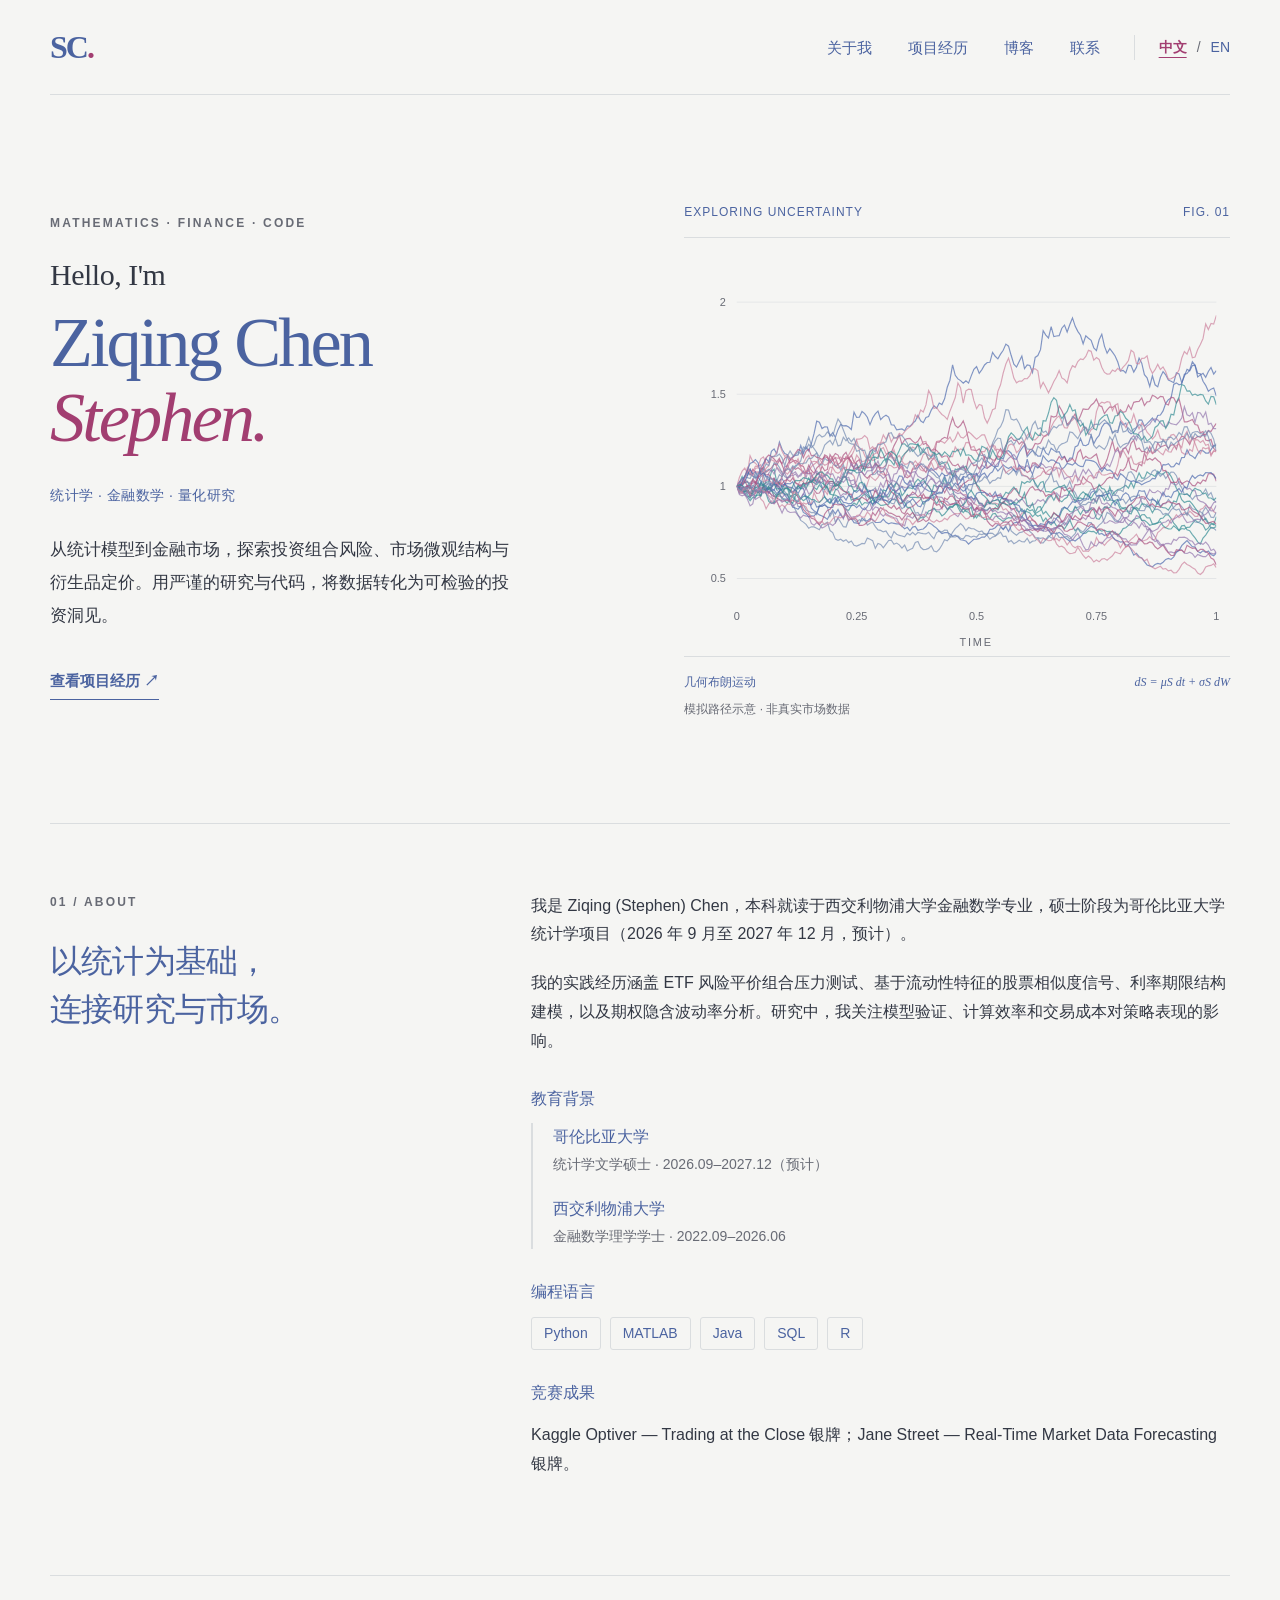
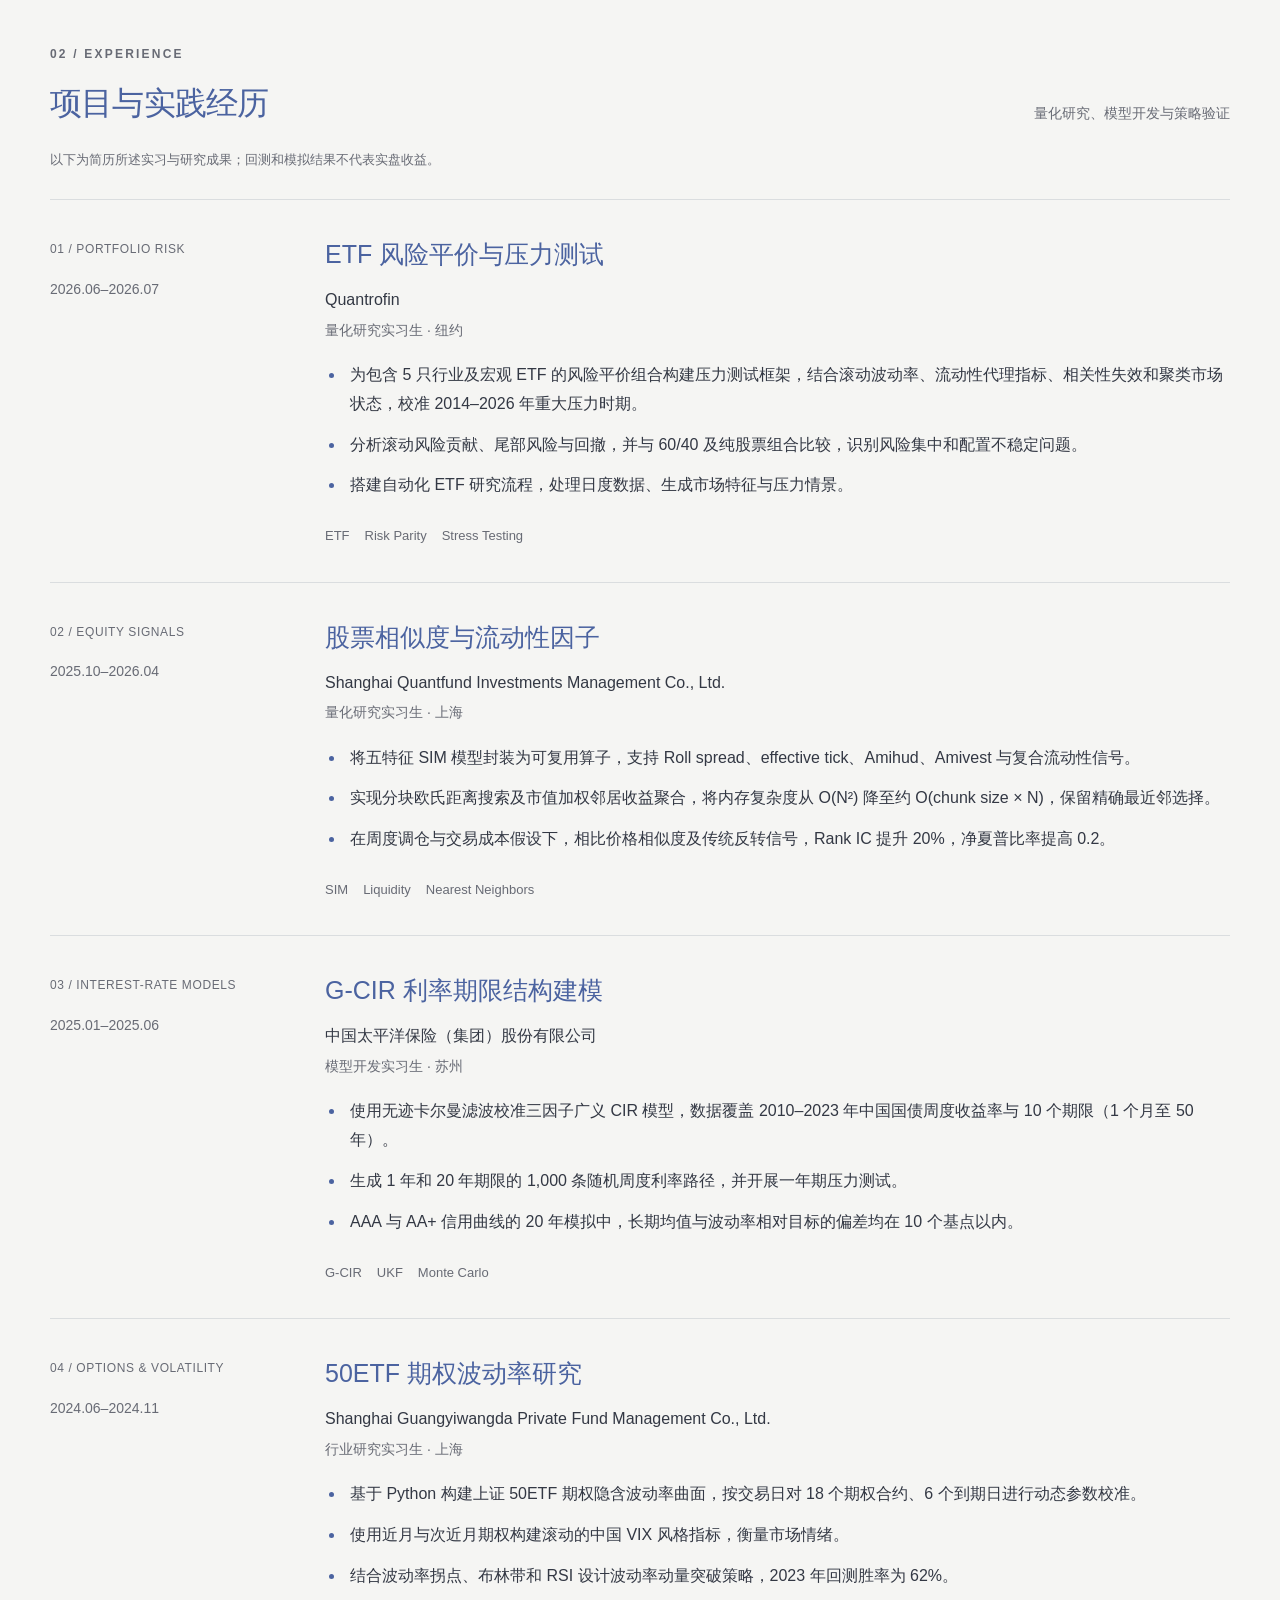
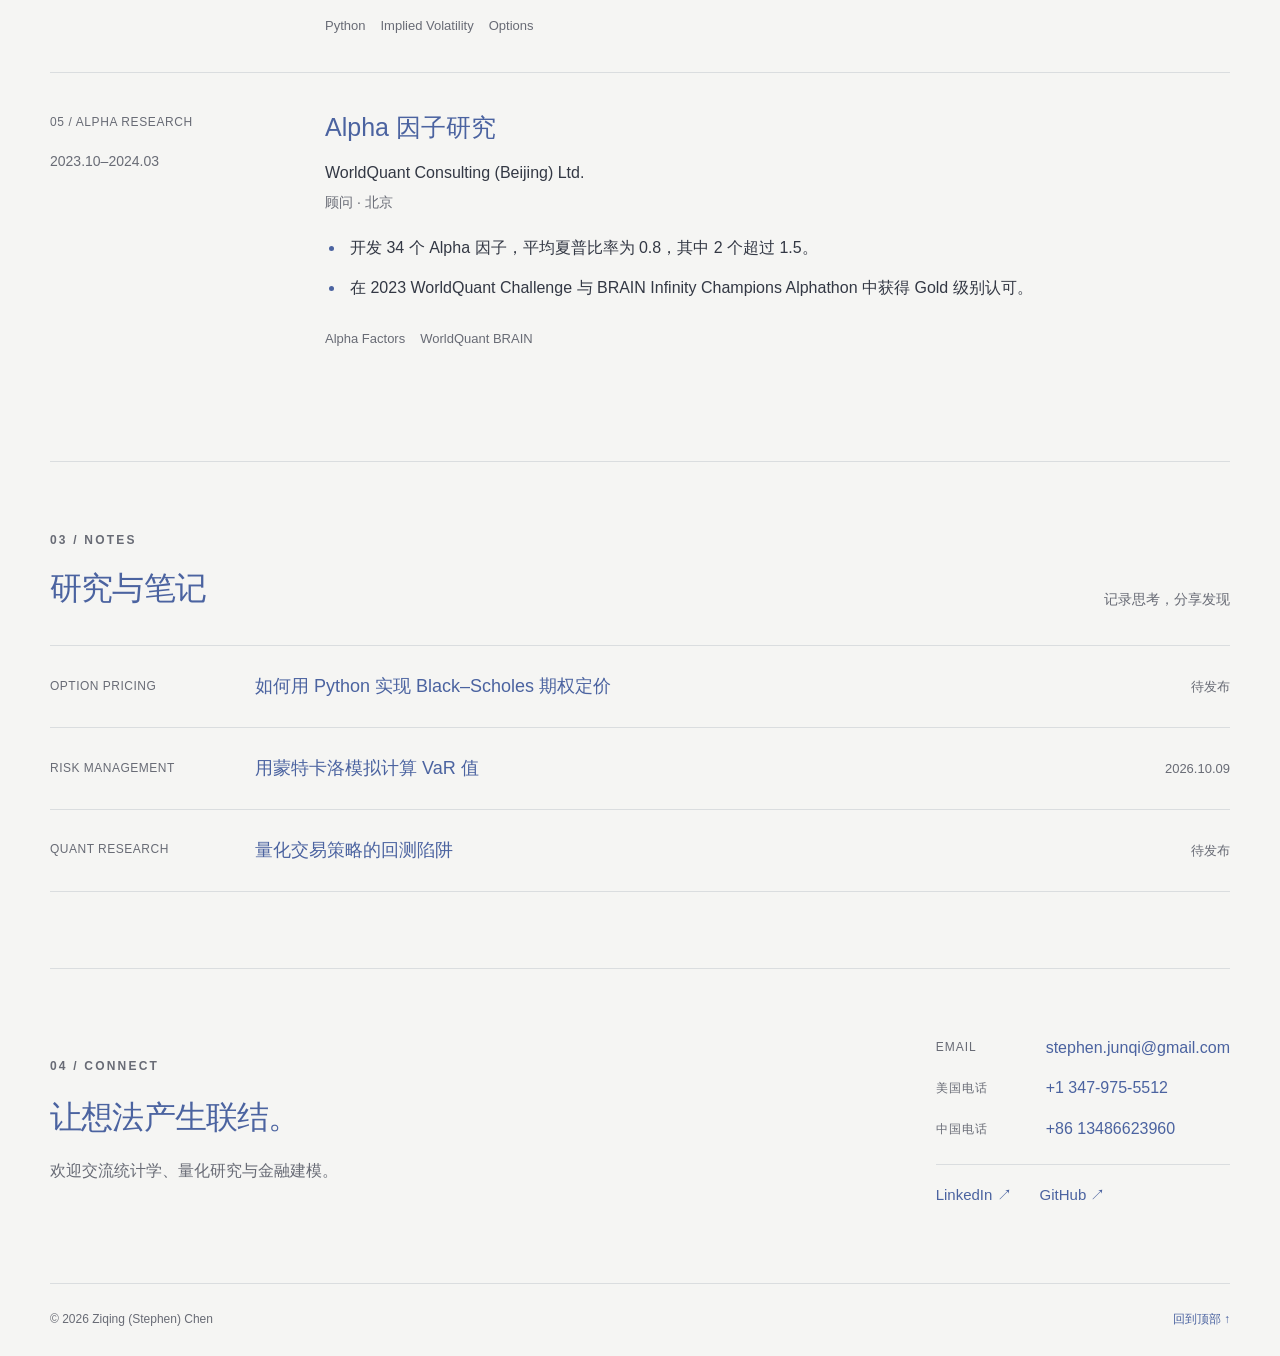
==== commit 145e0985: "Add bilingual post: Estimating VaR with Monte Carlo simulation Add Chinese and English article pages" ====
--- a/index.html
+++ b/index.html
@@ -6,5 +6,5 @@
 <main id="main"><section class="hero wrap" aria-labelledby="intro-title"><div class="hero-copy"><p class="eyebrow">MATHEMATICS · FINANCE · CODE</p><h1 id="intro-title"><span class="greeting">Hello, I'm</span>Ziqing Chen<span class="preferred-name">Stephen.</span></h1><p class="role">统计学 · 金融数学 · 量化研究</p><p class="intro">从统计模型到金融市场，探索投资组合风险、市场微观结构与衍生品定价。用严谨的研究与代码，将数据转化为可检验的投资洞见。</p><a class="text-link" href="#projects">查看项目经历 ↗</a></div><figure class="hero-figure"><div class="figure-heading"><span>EXPLORING UNCERTAINTY</span><span>FIG. 01</span></div><img src="assets/stochastic-paths.svg" width="600" height="460" alt="几何布朗运动模拟：同一起点出发的多条彩色路径随时间呈现不同走势。"><figcaption><span>几何布朗运动</span><span class="formula">dS = μS dt + σS dW</span></figcaption><p class="figure-note">模拟路径示意 · 非真实市场数据</p></figure></section>
 <section id="about" class="section wrap about" aria-labelledby="about-title"><div><p class="eyebrow">01 / ABOUT</p><h2 id="about-title">以统计为基础，<br>连接研究与市场。</h2></div><div class="about-copy"><p>我是 Ziqing (Stephen) Chen，本科就读于西交利物浦大学金融数学专业，硕士阶段为哥伦比亚大学统计学项目（2026 年 9 月至 2027 年 12 月，预计）。</p><p>我的实践经历涵盖 ETF 风险平价组合压力测试、基于流动性特征的股票相似度信号、利率期限结构建模，以及期权隐含波动率分析。研究中，我关注模型验证、计算效率和交易成本对策略表现的影响。</p><h3 class="detail-heading">教育背景</h3><div class="education"><div><strong>哥伦比亚大学</strong><span>统计学文学硕士 · 2026.09–2027.12（预计）</span></div><div><strong>西交利物浦大学</strong><span>金融数学理学学士 · 2022.09–2026.06</span></div></div><h3 class="detail-heading">编程语言</h3><div class="skills"><span>Python</span><span>MATLAB</span><span>Java</span><span>SQL</span><span>R</span></div><h3 class="detail-heading">竞赛成果</h3><p>Kaggle Optiver — Trading at the Close 银牌；Jane Street — Real-Time Market Data Forecasting 银牌。</p></div></section>
 <section id="projects" class="section wrap" aria-labelledby="projects-title"><div class="section-heading"><div><p class="eyebrow">02 / EXPERIENCE</p><h2 id="projects-title">项目与实践经历</h2></div><span class="section-note">量化研究、模型开发与策略验证</span></div><p class="results-note">以下为简历所述实习与研究成果；回测和模拟结果不代表实盘收益。</p><div class="experience-list"><article class="experience"><div class="experience-meta"><span class="project-index">01 / PORTFOLIO RISK</span><p>2026.06–2026.07</p></div><div><h3>ETF 风险平价与压力测试</h3><p class="organization">Quantrofin</p><p class="experience-role">量化研究实习生 · 纽约</p><ul><li>为包含 5 只行业及宏观 ETF 的风险平价组合构建压力测试框架，结合滚动波动率、流动性代理指标、相关性失效和聚类市场状态，校准 2014–2026 年重大压力时期。</li><li>分析滚动风险贡献、尾部风险与回撤，并与 60/40 及纯股票组合比较，识别风险集中和配置不稳定问题。</li><li>搭建自动化 ETF 研究流程，处理日度数据、生成市场特征与压力情景。</li></ul><div class="project-tags"><span>ETF</span><span>Risk Parity</span><span>Stress Testing</span></div></div></article><article class="experience"><div class="experience-meta"><span class="project-index">02 / EQUITY SIGNALS</span><p>2025.10–2026.04</p></div><div><h3>股票相似度与流动性因子</h3><p class="organization">Shanghai Quantfund Investments Management Co., Ltd.</p><p class="experience-role">量化研究实习生 · 上海</p><ul><li>将五特征 SIM 模型封装为可复用算子，支持 Roll spread、effective tick、Amihud、Amivest 与复合流动性信号。</li><li>实现分块欧氏距离搜索及市值加权邻居收益聚合，将内存复杂度从 O(N²) 降至约 O(chunk size × N)，保留精确最近邻选择。</li><li>在周度调仓与交易成本假设下，相比价格相似度及传统反转信号，Rank IC 提升 20%，净夏普比率提高 0.2。</li></ul><div class="project-tags"><span>SIM</span><span>Liquidity</span><span>Nearest Neighbors</span></div></div></article><article class="experience"><div class="experience-meta"><span class="project-index">03 / INTEREST-RATE MODELS</span><p>2025.01–2025.06</p></div><div><h3>G-CIR 利率期限结构建模</h3><p class="organization">中国太平洋保险（集团）股份有限公司</p><p class="experience-role">模型开发实习生 · 苏州</p><ul><li>使用无迹卡尔曼滤波校准三因子广义 CIR 模型，数据覆盖 2010–2023 年中国国债周度收益率与 10 个期限（1 个月至 50 年）。</li><li>生成 1 年和 20 年期限的 1,000 条随机周度利率路径，并开展一年期压力测试。</li><li>AAA 与 AA+ 信用曲线的 20 年模拟中，长期均值与波动率相对目标的偏差均在 10 个基点以内。</li></ul><div class="project-tags"><span>G-CIR</span><span>UKF</span><span>Monte Carlo</span></div></div></article><article class="experience"><div class="experience-meta"><span class="project-index">04 / OPTIONS & VOLATILITY</span><p>2024.06–2024.11</p></div><div><h3>50ETF 期权波动率研究</h3><p class="organization">Shanghai Guangyiwangda Private Fund Management Co., Ltd.</p><p class="experience-role">行业研究实习生 · 上海</p><ul><li>基于 Python 构建上证 50ETF 期权隐含波动率曲面，按交易日对 18 个期权合约、6 个到期日进行动态参数校准。</li><li>使用近月与次近月期权构建滚动的中国 VIX 风格指标，衡量市场情绪。</li><li>结合波动率拐点、布林带和 RSI 设计波动率动量突破策略，2023 年回测胜率为 62%。</li></ul><div class="project-tags"><span>Python</span><span>Implied Volatility</span><span>Options</span></div></div></article><article class="experience"><div class="experience-meta"><span class="project-index">05 / ALPHA RESEARCH</span><p>2023.10–2024.03</p></div><div><h3>Alpha 因子研究</h3><p class="organization">WorldQuant Consulting (Beijing) Ltd.</p><p class="experience-role">顾问 · 北京</p><ul><li>开发 34 个 Alpha 因子，平均夏普比率为 0.8，其中 2 个超过 1.5。</li><li>在 2023 WorldQuant Challenge 与 BRAIN Infinity Champions Alphathon 中获得 Gold 级别认可。</li></ul><div class="project-tags"><span>Alpha Factors</span><span>WorldQuant BRAIN</span></div></div></article></div></section>
-<section id="blog" class="section wrap" aria-labelledby="blog-title"><div class="section-heading"><div><p class="eyebrow">03 / NOTES</p><h2 id="blog-title">研究与笔记</h2></div><span class="section-note">记录思考，分享发现</span></div><ol class="notes"><li><span class="note-topic">OPTION PRICING</span><h3>如何用 Python 实现 Black–Scholes 期权定价</h3><span class="note-status">待发布</span></li><li><span class="note-topic">RISK MANAGEMENT</span><h3>用蒙特卡洛模拟计算 VaR 值</h3><span class="note-status">待发布</span></li><li><span class="note-topic">QUANT RESEARCH</span><h3>量化交易策略的回测陷阱</h3><span class="note-status">待发布</span></li></ol></section>
+<section id="blog" class="section wrap" aria-labelledby="blog-title"><div class="section-heading"><div><p class="eyebrow">03 / NOTES</p><h2 id="blog-title">研究与笔记</h2></div><span class="section-note">记录思考，分享发现</span></div><ol class="notes"><li><span class="note-topic">OPTION PRICING</span><h3>如何用 Python 实现 Black–Scholes 期权定价</h3><span class="note-status">待发布</span></li><li><span class="note-topic">RISK MANAGEMENT</span><h3><a href="blog/monte-carlo-var/">用蒙特卡洛模拟计算 VaR 值</a></h3><span class="note-status"><time datetime="2026-10-09">2026.10.09</time></span></li><li><span class="note-topic">QUANT RESEARCH</span><h3>量化交易策略的回测陷阱</h3><span class="note-status">待发布</span></li></ol></section>
 <section id="contact" class="contact wrap" aria-labelledby="contact-title"><div><p class="eyebrow">04 / CONNECT</p><h2 id="contact-title">让想法产生联结。</h2><p>欢迎交流统计学、量化研究与金融建模。</p></div><div class="contact-details"><dl><div><dt>EMAIL</dt><dd><a href="mailto:stephen.junqi@gmail.com">stephen.junqi@gmail.com</a></dd></div><div><dt>美国电话</dt><dd><a href="tel:+13479755512">+1 347-975-5512</a></dd></div><div><dt>中国电话</dt><dd><a href="tel:+8613486623960">+86 13486623960</a></dd></div></dl><div class="social-links"><a href="https://www.linkedin.com/in/stephen--chen" target="_blank" rel="noopener noreferrer">LinkedIn ↗</a><a href="https://github.com/Jise1chen" target="_blank" rel="noopener noreferrer">GitHub ↗</a></div></div></section></main><footer class="site-footer wrap"><span>© 2026 Ziqing (Stephen) Chen</span><a href="#top">回到顶部 ↑</a></footer></body></html>
--- a/style.css
+++ b/style.css
@@ -7,3 +7,5 @@
 .header-controls{display:flex;align-items:center;gap:34px}.language-switch{display:flex;gap:10px;align-items:center;white-space:nowrap;font-size:14px;border-left:1px solid var(--line);padding-left:24px}.language-switch [aria-current="page"]{color:var(--pink);font-weight:700;text-decoration:underline;text-underline-offset:5px}.language-switch span{color:var(--muted)}.education{display:grid;gap:18px;border-left:2px solid var(--line);padding-left:20px}.education strong,.education span{display:block}.education strong{font-size:16px;font-weight:500;color:var(--blue)}.education span{font-size:14px;color:var(--muted)}.detail-heading{font-size:16px;margin-top:30px}.about-copy .skills{margin-top:10px}.results-note{font-size:13px;color:var(--muted);margin:-12px 0 28px}.experience{display:grid;grid-template-columns:235px minmax(0,1fr);gap:40px;padding:34px 0;border-top:1px solid var(--line)}.experience h3{margin:0 0 12px;font-size:25px}.experience-meta p{color:var(--muted);font-size:14px;margin-top:14px}.organization{font-weight:500;color:var(--ink);margin:0;overflow-wrap:anywhere}.experience-role{font-size:14px;color:var(--muted);margin:3px 0 18px}.experience ul{padding-left:20px;margin:0 0 24px}.experience li{padding-left:5px;margin-bottom:12px}.experience li::marker{color:var(--blue)}.experience .project-tags{flex-wrap:wrap}.section-heading{gap:24px}.contact>div:first-child{max-width:530px}.contact-details{flex-shrink:0}html[lang="en"] .intro{line-height:1.8}
 @media(max-width:950px){.header-controls{gap:20px}nav{gap:20px}.experience{grid-template-columns:175px minmax(0,1fr);gap:25px}.language-switch{padding-left:16px}.contact{flex-wrap:wrap}.contact-details{flex-shrink:1}}
 @media(max-width:680px){.site-header{flex-wrap:wrap;gap:20px}.header-controls{flex:1;justify-content:flex-end;flex-wrap:wrap;gap:14px}.header-controls nav{gap:16px;flex-wrap:wrap}.language-switch{padding-left:12px;gap:8px}.experience{grid-template-columns:1fr;gap:10px;padding:28px 0}.experience-meta{display:flex;justify-content:space-between;gap:15px;flex-wrap:wrap}.experience-meta p{margin:0}.experience h3{font-size:23px}.section-heading .section-note{max-width:100%}.site-footer{flex-wrap:wrap}.about-copy,.hero-copy{min-width:0}.contact-details{width:100%}}
+.article{max-width:760px;margin-inline:auto;padding-block:48px 80px}.article-back{font-size:14px}.article-header{margin-bottom:40px;padding-bottom:28px;border-bottom:1px solid var(--line)}.article-header .eyebrow{margin:34px 0 16px}.article h1{font-family:Georgia,"Times New Roman",serif;font-weight:400;font-size:clamp(32px,4.4vw,46px);line-height:1.25;letter-spacing:-.5px;color:var(--blue);margin:0 0 18px}.article-meta{display:flex;flex-wrap:wrap;gap:6px 18px;font-size:14px;color:var(--muted);margin:0}.article-body h2{font-size:25px;margin:52px 0 16px}.article-body h3{font-size:19px;margin:34px 0 10px}.article-body p{margin:0 0 18px}.article-body ol,.article-body ul{padding-left:24px;margin:0 0 20px}.article-body li{margin-bottom:8px;padding-left:4px}.article-body li::marker{color:var(--blue)}.article-body pre{background:var(--panel);border-left:2px solid var(--blue);padding:18px 20px;margin:0 0 22px;overflow-x:auto;font-size:13.5px;line-height:1.65;tab-size:4}.article-body code{font-family:ui-monospace,SFMono-Regular,Menlo,Consolas,"Liberation Mono",monospace}.math-block{overflow-x:auto;overflow-y:hidden;margin:4px 0 22px;padding:8px 0;font-size:18px;text-align:center}.math-block math{font-family:"STIX Two Math","Cambria Math","Latin Modern Math",math}.table-scroll{overflow-x:auto;margin:6px 0 26px}.article-body table{border-collapse:collapse;width:100%;min-width:520px;font-size:14.5px;line-height:1.6}.article-body th,.article-body td{padding:11px 18px 11px 0;text-align:left;vertical-align:top;border-bottom:1px solid var(--line)}.article-body th:last-child,.article-body td:last-child{padding-right:0}.article-body thead th{font-size:12.5px;font-weight:600;color:var(--muted);border-bottom-color:var(--ink)}.article-body tbody th{font-weight:500;color:var(--blue)}.article-body .num{text-align:right;font-variant-numeric:tabular-nums;white-space:nowrap}.article-note{font-size:13px;color:var(--muted);border-top:1px solid var(--line);padding-top:18px;margin-top:34px}.article>.article-back{display:inline-block;margin-top:24px}
+@media(max-width:680px){.article{padding-block:32px 52px}.article-body h2{font-size:22px;margin-top:40px}.article-body pre{padding:14px;font-size:12.5px}.math-block{font-size:16px;text-align:left}}
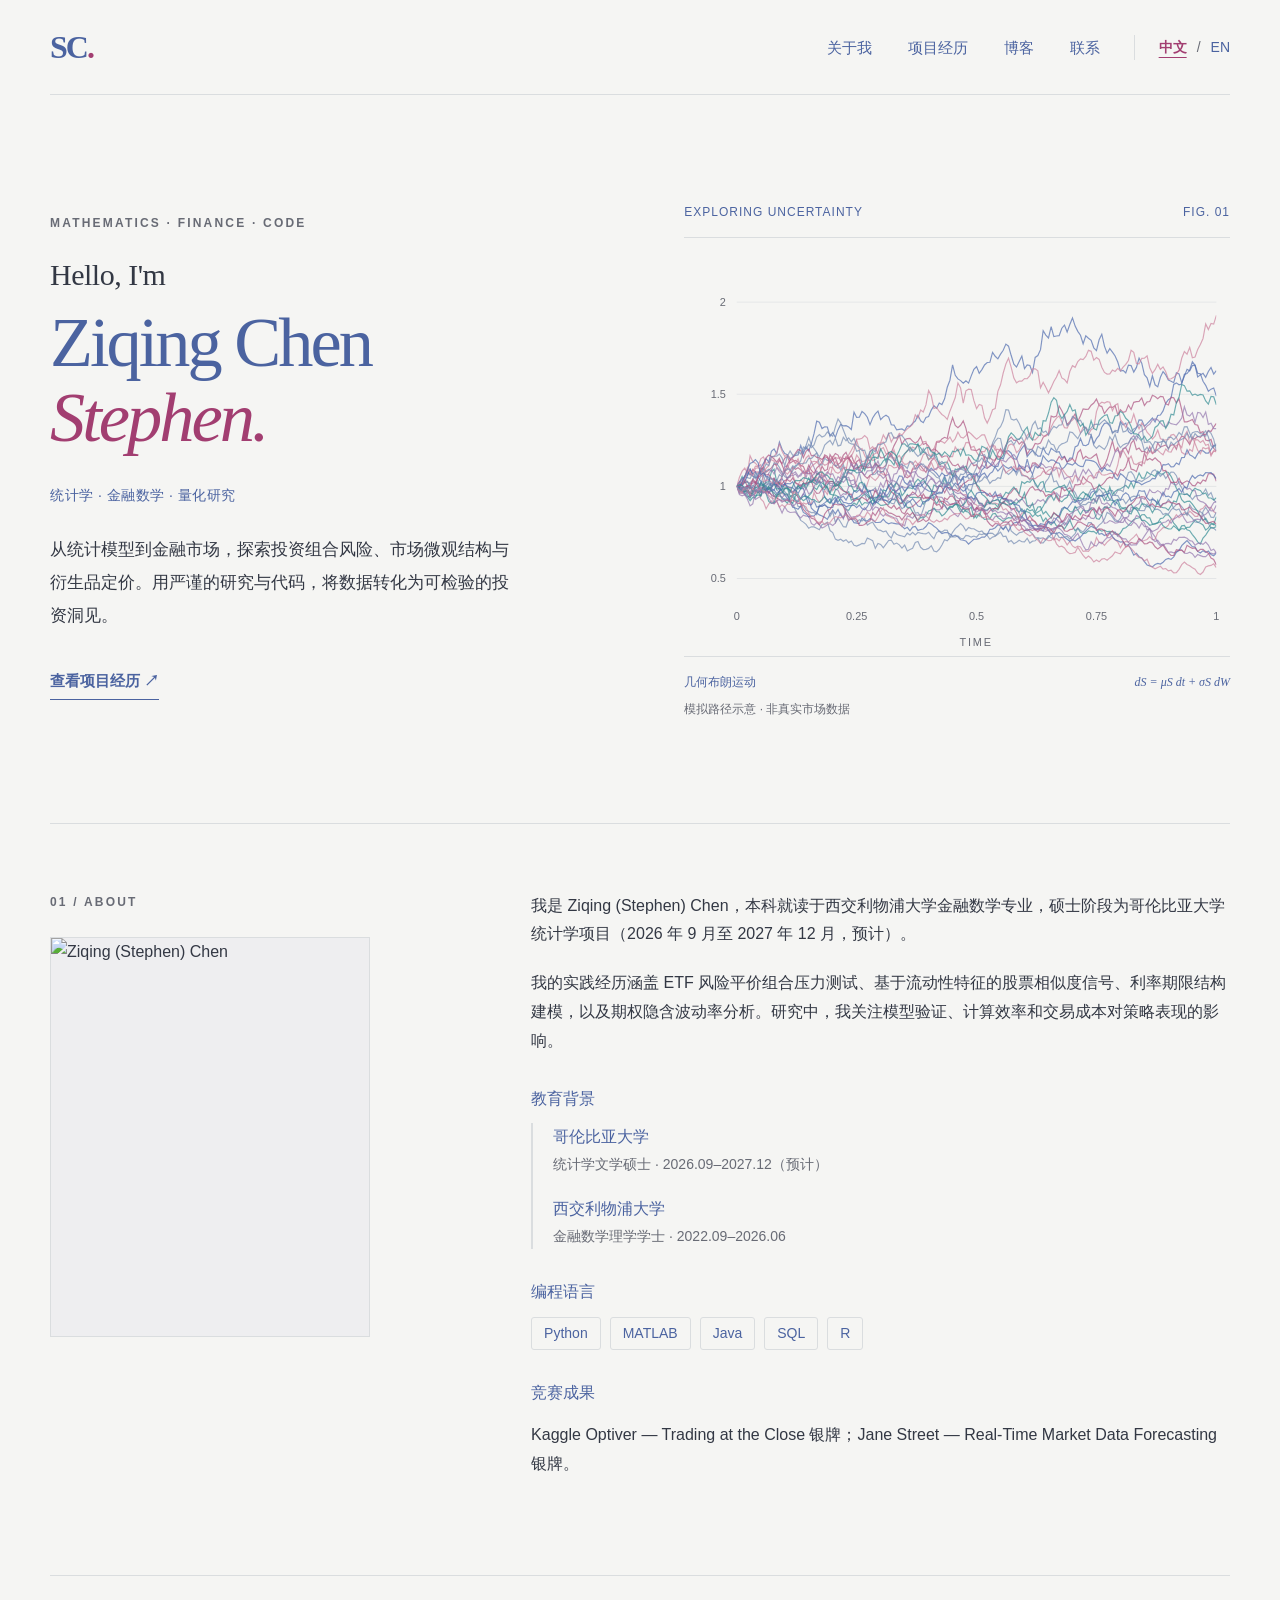
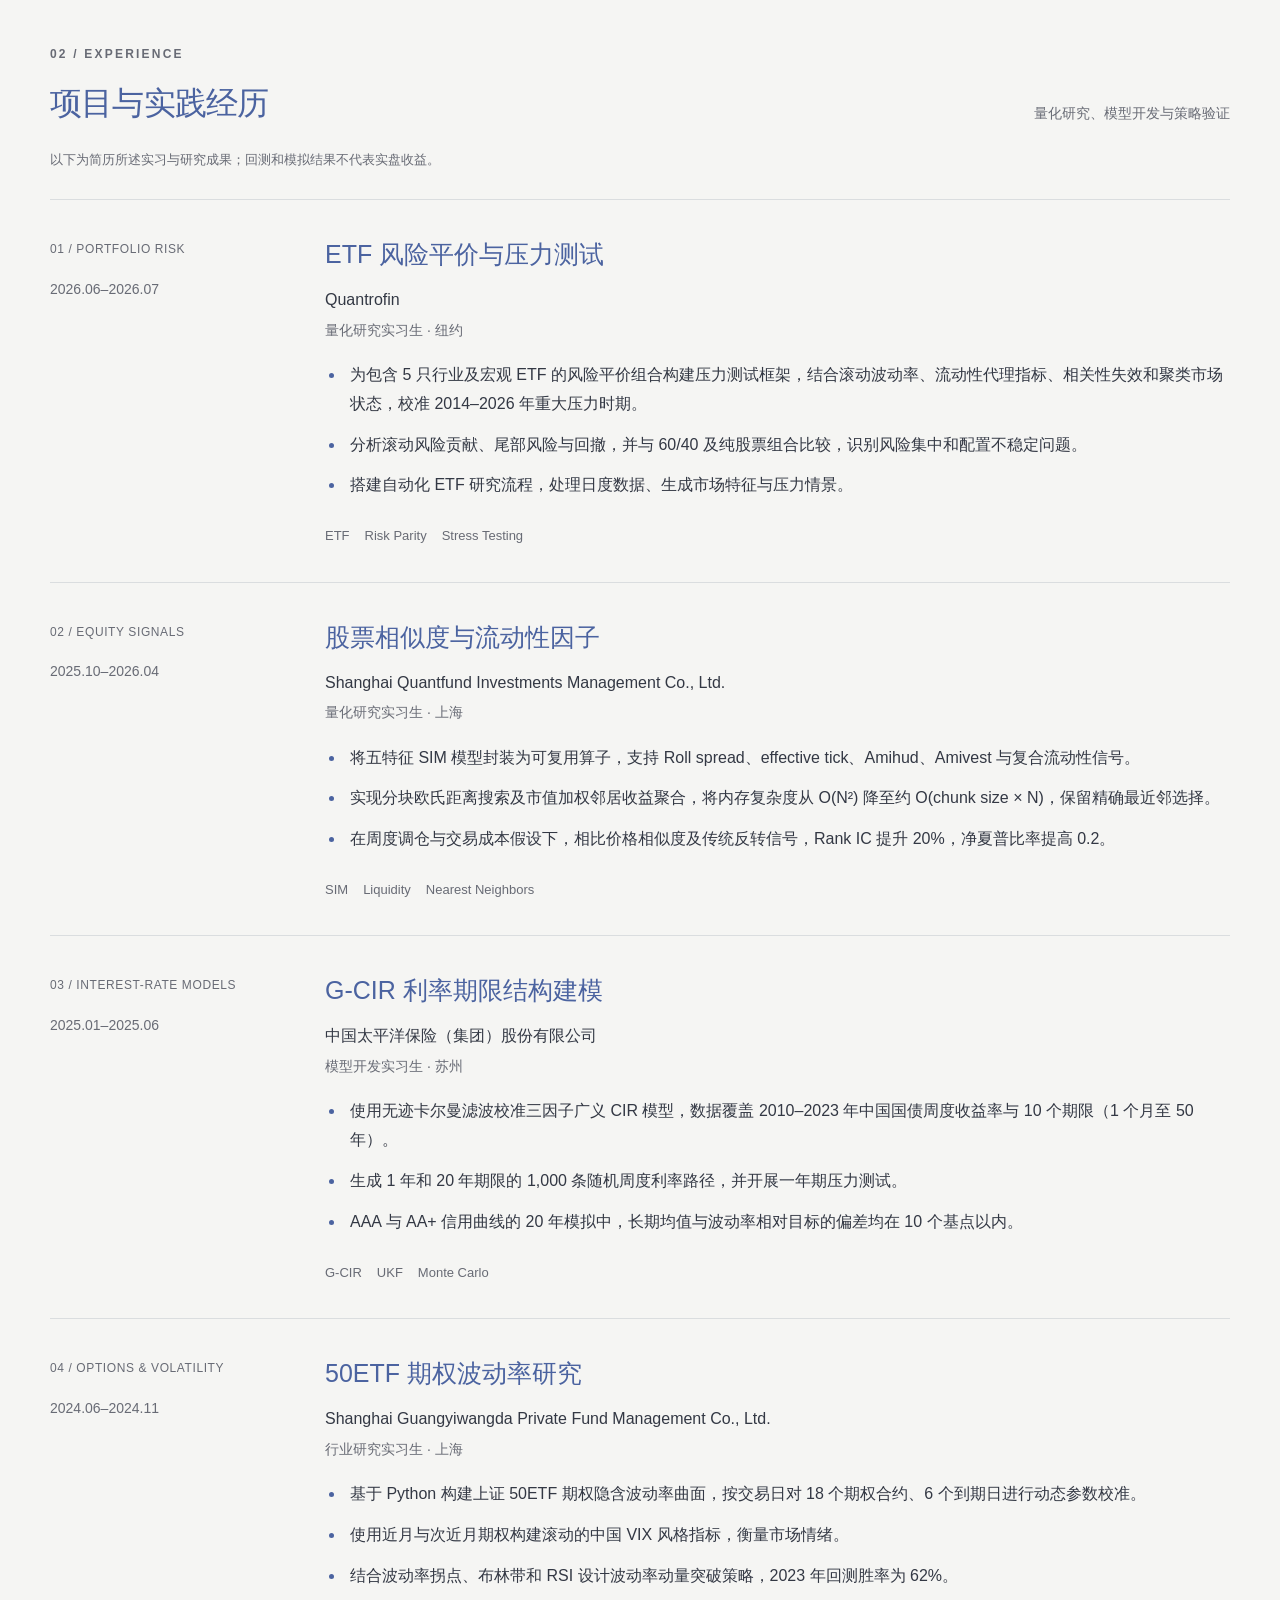
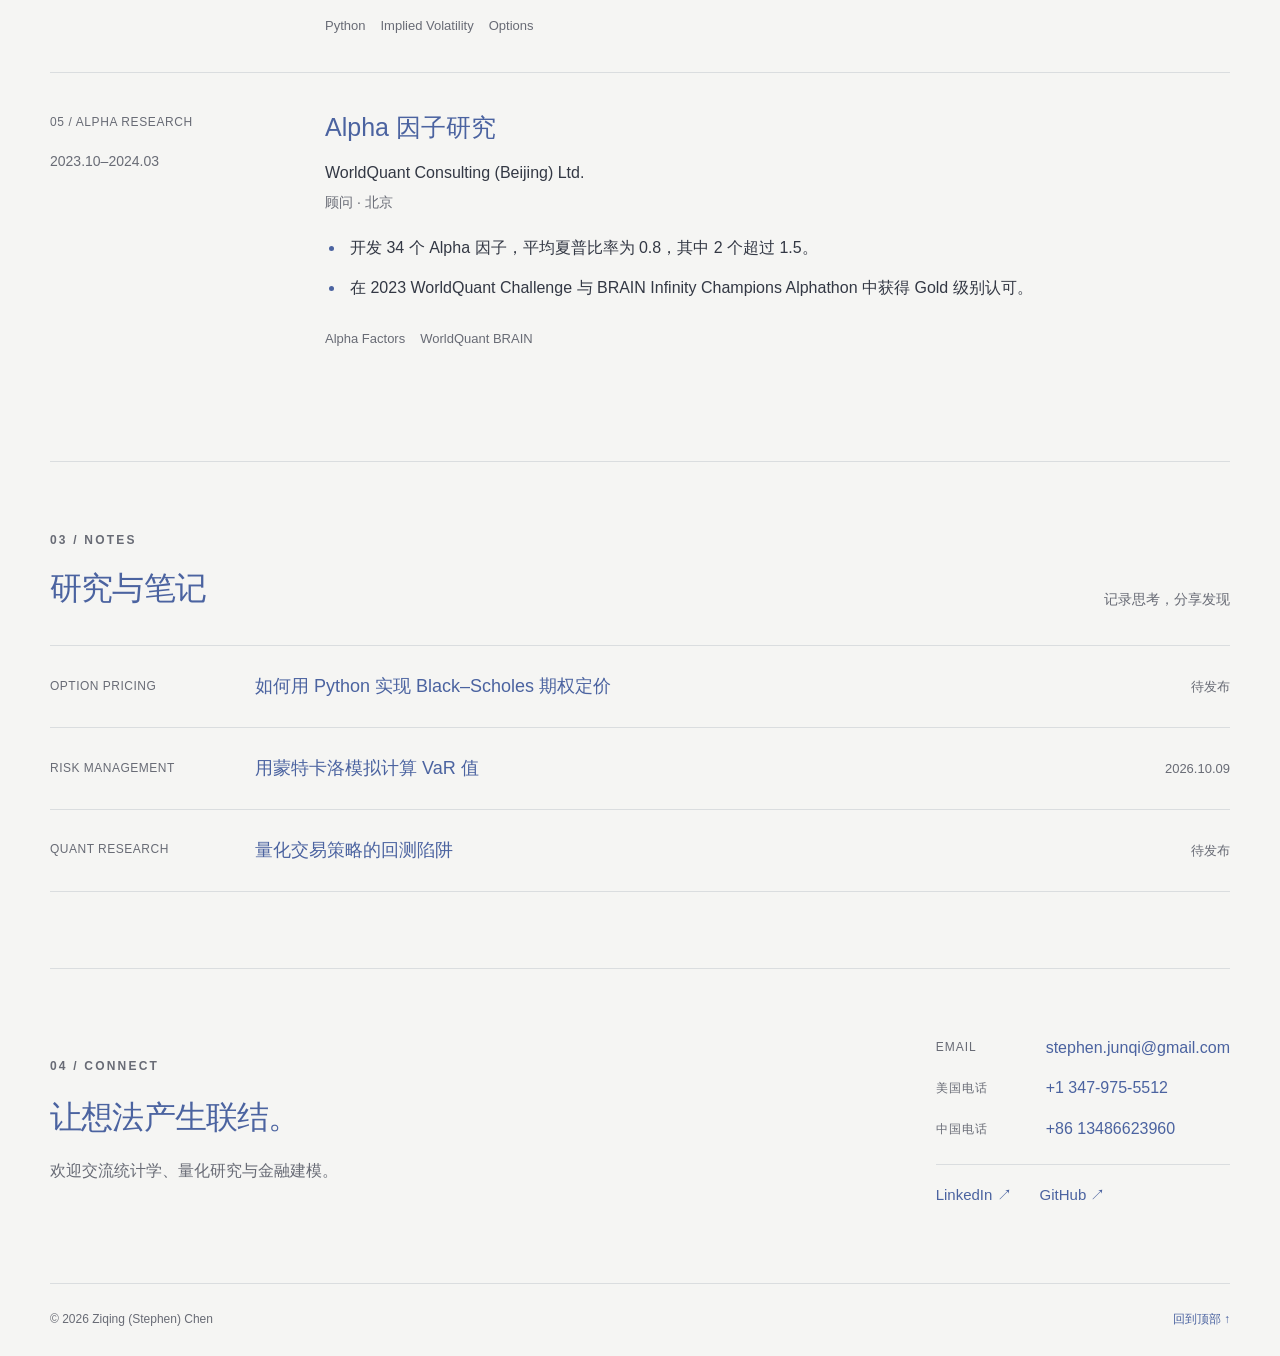
==== commit 975f79e8: "Replace About tagline with portrait slot Remove the About heading in both language pages and add a p" ====
--- a/index.html
+++ b/index.html
@@ -4,7 +4,7 @@
 <body id="top"><a class="skip-link" href="#main">跳转到正文</a>
 <header class="site-header wrap"><a class="brand" href="#top" aria-label="Stephen Chen">SC<span>.</span></a><div class="header-controls"><nav aria-label="主导航"><a href="#about">关于我</a><a href="#projects">项目经历</a><a href="#blog">博客</a><a href="#contact">联系</a></nav><div class="language-switch" aria-label="Language"><a href="./" lang="zh-CN" hreflang="zh-CN" aria-current="page">中文</a><span aria-hidden="true">/</span><a href="en/" lang="en" hreflang="en" >EN</a></div></div></header>
 <main id="main"><section class="hero wrap" aria-labelledby="intro-title"><div class="hero-copy"><p class="eyebrow">MATHEMATICS · FINANCE · CODE</p><h1 id="intro-title"><span class="greeting">Hello, I'm</span>Ziqing Chen<span class="preferred-name">Stephen.</span></h1><p class="role">统计学 · 金融数学 · 量化研究</p><p class="intro">从统计模型到金融市场，探索投资组合风险、市场微观结构与衍生品定价。用严谨的研究与代码，将数据转化为可检验的投资洞见。</p><a class="text-link" href="#projects">查看项目经历 ↗</a></div><figure class="hero-figure"><div class="figure-heading"><span>EXPLORING UNCERTAINTY</span><span>FIG. 01</span></div><img src="assets/stochastic-paths.svg" width="600" height="460" alt="几何布朗运动模拟：同一起点出发的多条彩色路径随时间呈现不同走势。"><figcaption><span>几何布朗运动</span><span class="formula">dS = μS dt + σS dW</span></figcaption><p class="figure-note">模拟路径示意 · 非真实市场数据</p></figure></section>
-<section id="about" class="section wrap about" aria-labelledby="about-title"><div><p class="eyebrow">01 / ABOUT</p><h2 id="about-title">以统计为基础，<br>连接研究与市场。</h2></div><div class="about-copy"><p>我是 Ziqing (Stephen) Chen，本科就读于西交利物浦大学金融数学专业，硕士阶段为哥伦比亚大学统计学项目（2026 年 9 月至 2027 年 12 月，预计）。</p><p>我的实践经历涵盖 ETF 风险平价组合压力测试、基于流动性特征的股票相似度信号、利率期限结构建模，以及期权隐含波动率分析。研究中，我关注模型验证、计算效率和交易成本对策略表现的影响。</p><h3 class="detail-heading">教育背景</h3><div class="education"><div><strong>哥伦比亚大学</strong><span>统计学文学硕士 · 2026.09–2027.12（预计）</span></div><div><strong>西交利物浦大学</strong><span>金融数学理学学士 · 2022.09–2026.06</span></div></div><h3 class="detail-heading">编程语言</h3><div class="skills"><span>Python</span><span>MATLAB</span><span>Java</span><span>SQL</span><span>R</span></div><h3 class="detail-heading">竞赛成果</h3><p>Kaggle Optiver — Trading at the Close 银牌；Jane Street — Real-Time Market Data Forecasting 银牌。</p></div></section>
+<section id="about" class="section wrap about" aria-label="关于我"><div><p class="eyebrow">01 / ABOUT</p><figure class="portrait"><img src="assets/portrait.jpg" width="640" height="800" alt="Ziqing (Stephen) Chen"></figure></div><div class="about-copy"><p>我是 Ziqing (Stephen) Chen，本科就读于西交利物浦大学金融数学专业，硕士阶段为哥伦比亚大学统计学项目（2026 年 9 月至 2027 年 12 月，预计）。</p><p>我的实践经历涵盖 ETF 风险平价组合压力测试、基于流动性特征的股票相似度信号、利率期限结构建模，以及期权隐含波动率分析。研究中，我关注模型验证、计算效率和交易成本对策略表现的影响。</p><h3 class="detail-heading">教育背景</h3><div class="education"><div><strong>哥伦比亚大学</strong><span>统计学文学硕士 · 2026.09–2027.12（预计）</span></div><div><strong>西交利物浦大学</strong><span>金融数学理学学士 · 2022.09–2026.06</span></div></div><h3 class="detail-heading">编程语言</h3><div class="skills"><span>Python</span><span>MATLAB</span><span>Java</span><span>SQL</span><span>R</span></div><h3 class="detail-heading">竞赛成果</h3><p>Kaggle Optiver — Trading at the Close 银牌；Jane Street — Real-Time Market Data Forecasting 银牌。</p></div></section>
 <section id="projects" class="section wrap" aria-labelledby="projects-title"><div class="section-heading"><div><p class="eyebrow">02 / EXPERIENCE</p><h2 id="projects-title">项目与实践经历</h2></div><span class="section-note">量化研究、模型开发与策略验证</span></div><p class="results-note">以下为简历所述实习与研究成果；回测和模拟结果不代表实盘收益。</p><div class="experience-list"><article class="experience"><div class="experience-meta"><span class="project-index">01 / PORTFOLIO RISK</span><p>2026.06–2026.07</p></div><div><h3>ETF 风险平价与压力测试</h3><p class="organization">Quantrofin</p><p class="experience-role">量化研究实习生 · 纽约</p><ul><li>为包含 5 只行业及宏观 ETF 的风险平价组合构建压力测试框架，结合滚动波动率、流动性代理指标、相关性失效和聚类市场状态，校准 2014–2026 年重大压力时期。</li><li>分析滚动风险贡献、尾部风险与回撤，并与 60/40 及纯股票组合比较，识别风险集中和配置不稳定问题。</li><li>搭建自动化 ETF 研究流程，处理日度数据、生成市场特征与压力情景。</li></ul><div class="project-tags"><span>ETF</span><span>Risk Parity</span><span>Stress Testing</span></div></div></article><article class="experience"><div class="experience-meta"><span class="project-index">02 / EQUITY SIGNALS</span><p>2025.10–2026.04</p></div><div><h3>股票相似度与流动性因子</h3><p class="organization">Shanghai Quantfund Investments Management Co., Ltd.</p><p class="experience-role">量化研究实习生 · 上海</p><ul><li>将五特征 SIM 模型封装为可复用算子，支持 Roll spread、effective tick、Amihud、Amivest 与复合流动性信号。</li><li>实现分块欧氏距离搜索及市值加权邻居收益聚合，将内存复杂度从 O(N²) 降至约 O(chunk size × N)，保留精确最近邻选择。</li><li>在周度调仓与交易成本假设下，相比价格相似度及传统反转信号，Rank IC 提升 20%，净夏普比率提高 0.2。</li></ul><div class="project-tags"><span>SIM</span><span>Liquidity</span><span>Nearest Neighbors</span></div></div></article><article class="experience"><div class="experience-meta"><span class="project-index">03 / INTEREST-RATE MODELS</span><p>2025.01–2025.06</p></div><div><h3>G-CIR 利率期限结构建模</h3><p class="organization">中国太平洋保险（集团）股份有限公司</p><p class="experience-role">模型开发实习生 · 苏州</p><ul><li>使用无迹卡尔曼滤波校准三因子广义 CIR 模型，数据覆盖 2010–2023 年中国国债周度收益率与 10 个期限（1 个月至 50 年）。</li><li>生成 1 年和 20 年期限的 1,000 条随机周度利率路径，并开展一年期压力测试。</li><li>AAA 与 AA+ 信用曲线的 20 年模拟中，长期均值与波动率相对目标的偏差均在 10 个基点以内。</li></ul><div class="project-tags"><span>G-CIR</span><span>UKF</span><span>Monte Carlo</span></div></div></article><article class="experience"><div class="experience-meta"><span class="project-index">04 / OPTIONS & VOLATILITY</span><p>2024.06–2024.11</p></div><div><h3>50ETF 期权波动率研究</h3><p class="organization">Shanghai Guangyiwangda Private Fund Management Co., Ltd.</p><p class="experience-role">行业研究实习生 · 上海</p><ul><li>基于 Python 构建上证 50ETF 期权隐含波动率曲面，按交易日对 18 个期权合约、6 个到期日进行动态参数校准。</li><li>使用近月与次近月期权构建滚动的中国 VIX 风格指标，衡量市场情绪。</li><li>结合波动率拐点、布林带和 RSI 设计波动率动量突破策略，2023 年回测胜率为 62%。</li></ul><div class="project-tags"><span>Python</span><span>Implied Volatility</span><span>Options</span></div></div></article><article class="experience"><div class="experience-meta"><span class="project-index">05 / ALPHA RESEARCH</span><p>2023.10–2024.03</p></div><div><h3>Alpha 因子研究</h3><p class="organization">WorldQuant Consulting (Beijing) Ltd.</p><p class="experience-role">顾问 · 北京</p><ul><li>开发 34 个 Alpha 因子，平均夏普比率为 0.8，其中 2 个超过 1.5。</li><li>在 2023 WorldQuant Challenge 与 BRAIN Infinity Champions Alphathon 中获得 Gold 级别认可。</li></ul><div class="project-tags"><span>Alpha Factors</span><span>WorldQuant BRAIN</span></div></div></article></div></section>
 <section id="blog" class="section wrap" aria-labelledby="blog-title"><div class="section-heading"><div><p class="eyebrow">03 / NOTES</p><h2 id="blog-title">研究与笔记</h2></div><span class="section-note">记录思考，分享发现</span></div><ol class="notes"><li><span class="note-topic">OPTION PRICING</span><h3>如何用 Python 实现 Black–Scholes 期权定价</h3><span class="note-status">待发布</span></li><li><span class="note-topic">RISK MANAGEMENT</span><h3><a href="blog/monte-carlo-var/">用蒙特卡洛模拟计算 VaR 值</a></h3><span class="note-status"><time datetime="2026-10-09">2026.10.09</time></span></li><li><span class="note-topic">QUANT RESEARCH</span><h3>量化交易策略的回测陷阱</h3><span class="note-status">待发布</span></li></ol></section>
 <section id="contact" class="contact wrap" aria-labelledby="contact-title"><div><p class="eyebrow">04 / CONNECT</p><h2 id="contact-title">让想法产生联结。</h2><p>欢迎交流统计学、量化研究与金融建模。</p></div><div class="contact-details"><dl><div><dt>EMAIL</dt><dd><a href="mailto:stephen.junqi@gmail.com">stephen.junqi@gmail.com</a></dd></div><div><dt>美国电话</dt><dd><a href="tel:+13479755512">+1 347-975-5512</a></dd></div><div><dt>中国电话</dt><dd><a href="tel:+8613486623960">+86 13486623960</a></dd></div></dl><div class="social-links"><a href="https://www.linkedin.com/in/stephen--chen" target="_blank" rel="noopener noreferrer">LinkedIn ↗</a><a href="https://github.com/Jise1chen" target="_blank" rel="noopener noreferrer">GitHub ↗</a></div></div></section></main><footer class="site-footer wrap"><span>© 2026 Ziqing (Stephen) Chen</span><a href="#top">回到顶部 ↑</a></footer></body></html>
--- a/style.css
+++ b/style.css
@@ -9,3 +9,5 @@
 @media(max-width:680px){.site-header{flex-wrap:wrap;gap:20px}.header-controls{flex:1;justify-content:flex-end;flex-wrap:wrap;gap:14px}.header-controls nav{gap:16px;flex-wrap:wrap}.language-switch{padding-left:12px;gap:8px}.experience{grid-template-columns:1fr;gap:10px;padding:28px 0}.experience-meta{display:flex;justify-content:space-between;gap:15px;flex-wrap:wrap}.experience-meta p{margin:0}.experience h3{font-size:23px}.section-heading .section-note{max-width:100%}.site-footer{flex-wrap:wrap}.about-copy,.hero-copy{min-width:0}.contact-details{width:100%}}
 .article{max-width:760px;margin-inline:auto;padding-block:48px 80px}.article-back{font-size:14px}.article-header{margin-bottom:40px;padding-bottom:28px;border-bottom:1px solid var(--line)}.article-header .eyebrow{margin:34px 0 16px}.article h1{font-family:Georgia,"Times New Roman",serif;font-weight:400;font-size:clamp(32px,4.4vw,46px);line-height:1.25;letter-spacing:-.5px;color:var(--blue);margin:0 0 18px}.article-meta{display:flex;flex-wrap:wrap;gap:6px 18px;font-size:14px;color:var(--muted);margin:0}.article-body h2{font-size:25px;margin:52px 0 16px}.article-body h3{font-size:19px;margin:34px 0 10px}.article-body p{margin:0 0 18px}.article-body ol,.article-body ul{padding-left:24px;margin:0 0 20px}.article-body li{margin-bottom:8px;padding-left:4px}.article-body li::marker{color:var(--blue)}.article-body pre{background:var(--panel);border-left:2px solid var(--blue);padding:18px 20px;margin:0 0 22px;overflow-x:auto;font-size:13.5px;line-height:1.65;tab-size:4}.article-body code{font-family:ui-monospace,SFMono-Regular,Menlo,Consolas,"Liberation Mono",monospace}.math-block{overflow-x:auto;overflow-y:hidden;margin:4px 0 22px;padding:8px 0;font-size:18px;text-align:center}.math-block math{font-family:"STIX Two Math","Cambria Math","Latin Modern Math",math}.table-scroll{overflow-x:auto;margin:6px 0 26px}.article-body table{border-collapse:collapse;width:100%;min-width:520px;font-size:14.5px;line-height:1.6}.article-body th,.article-body td{padding:11px 18px 11px 0;text-align:left;vertical-align:top;border-bottom:1px solid var(--line)}.article-body th:last-child,.article-body td:last-child{padding-right:0}.article-body thead th{font-size:12.5px;font-weight:600;color:var(--muted);border-bottom-color:var(--ink)}.article-body tbody th{font-weight:500;color:var(--blue)}.article-body .num{text-align:right;font-variant-numeric:tabular-nums;white-space:nowrap}.article-note{font-size:13px;color:var(--muted);border-top:1px solid var(--line);padding-top:18px;margin-top:34px}.article>.article-back{display:inline-block;margin-top:24px}
 @media(max-width:680px){.article{padding-block:32px 52px}.article-body h2{font-size:22px;margin-top:40px}.article-body pre{padding:14px;font-size:12.5px}.math-block{font-size:16px;text-align:left}}
+.portrait{margin:0}.portrait img{display:block;width:100%;max-width:320px;height:auto;aspect-ratio:4/5;object-fit:cover;object-position:50% 20%;background:var(--panel);border:1px solid var(--line)}
+@media(max-width:680px){.portrait img{max-width:220px}}
